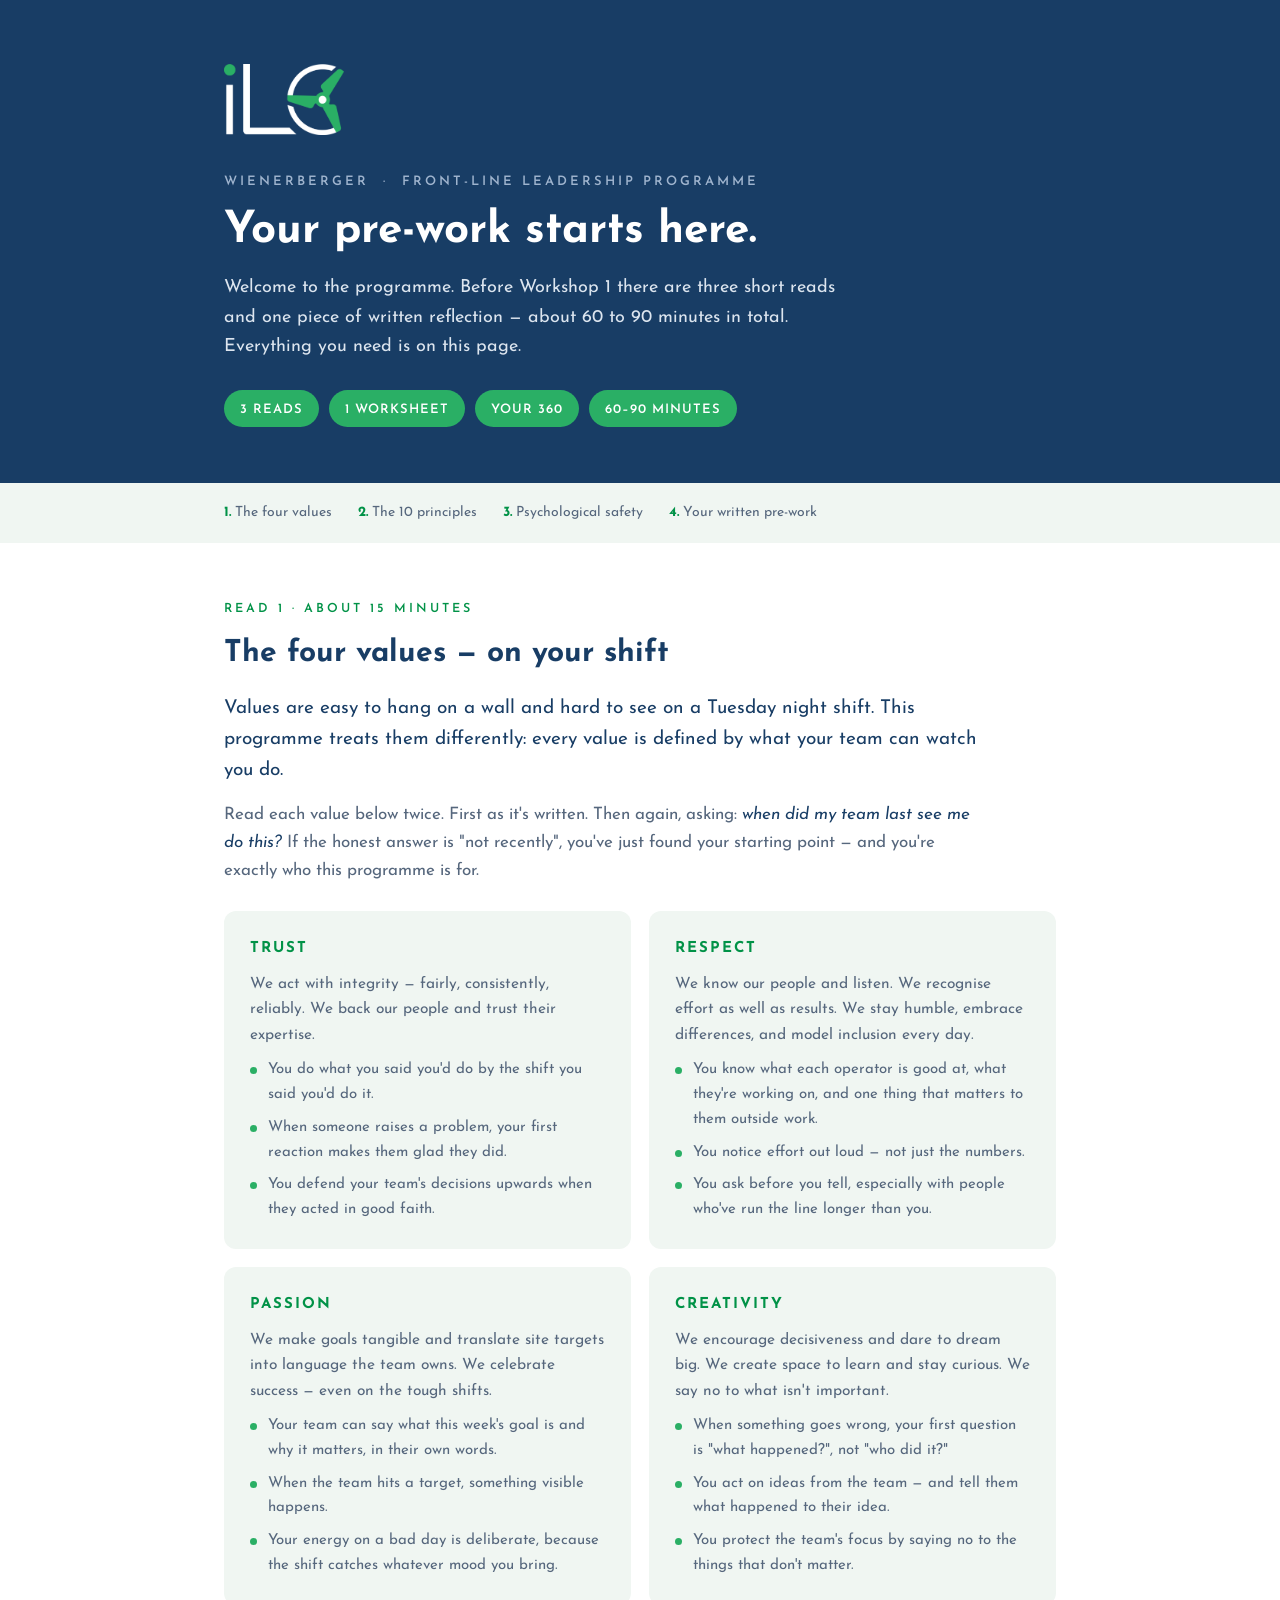
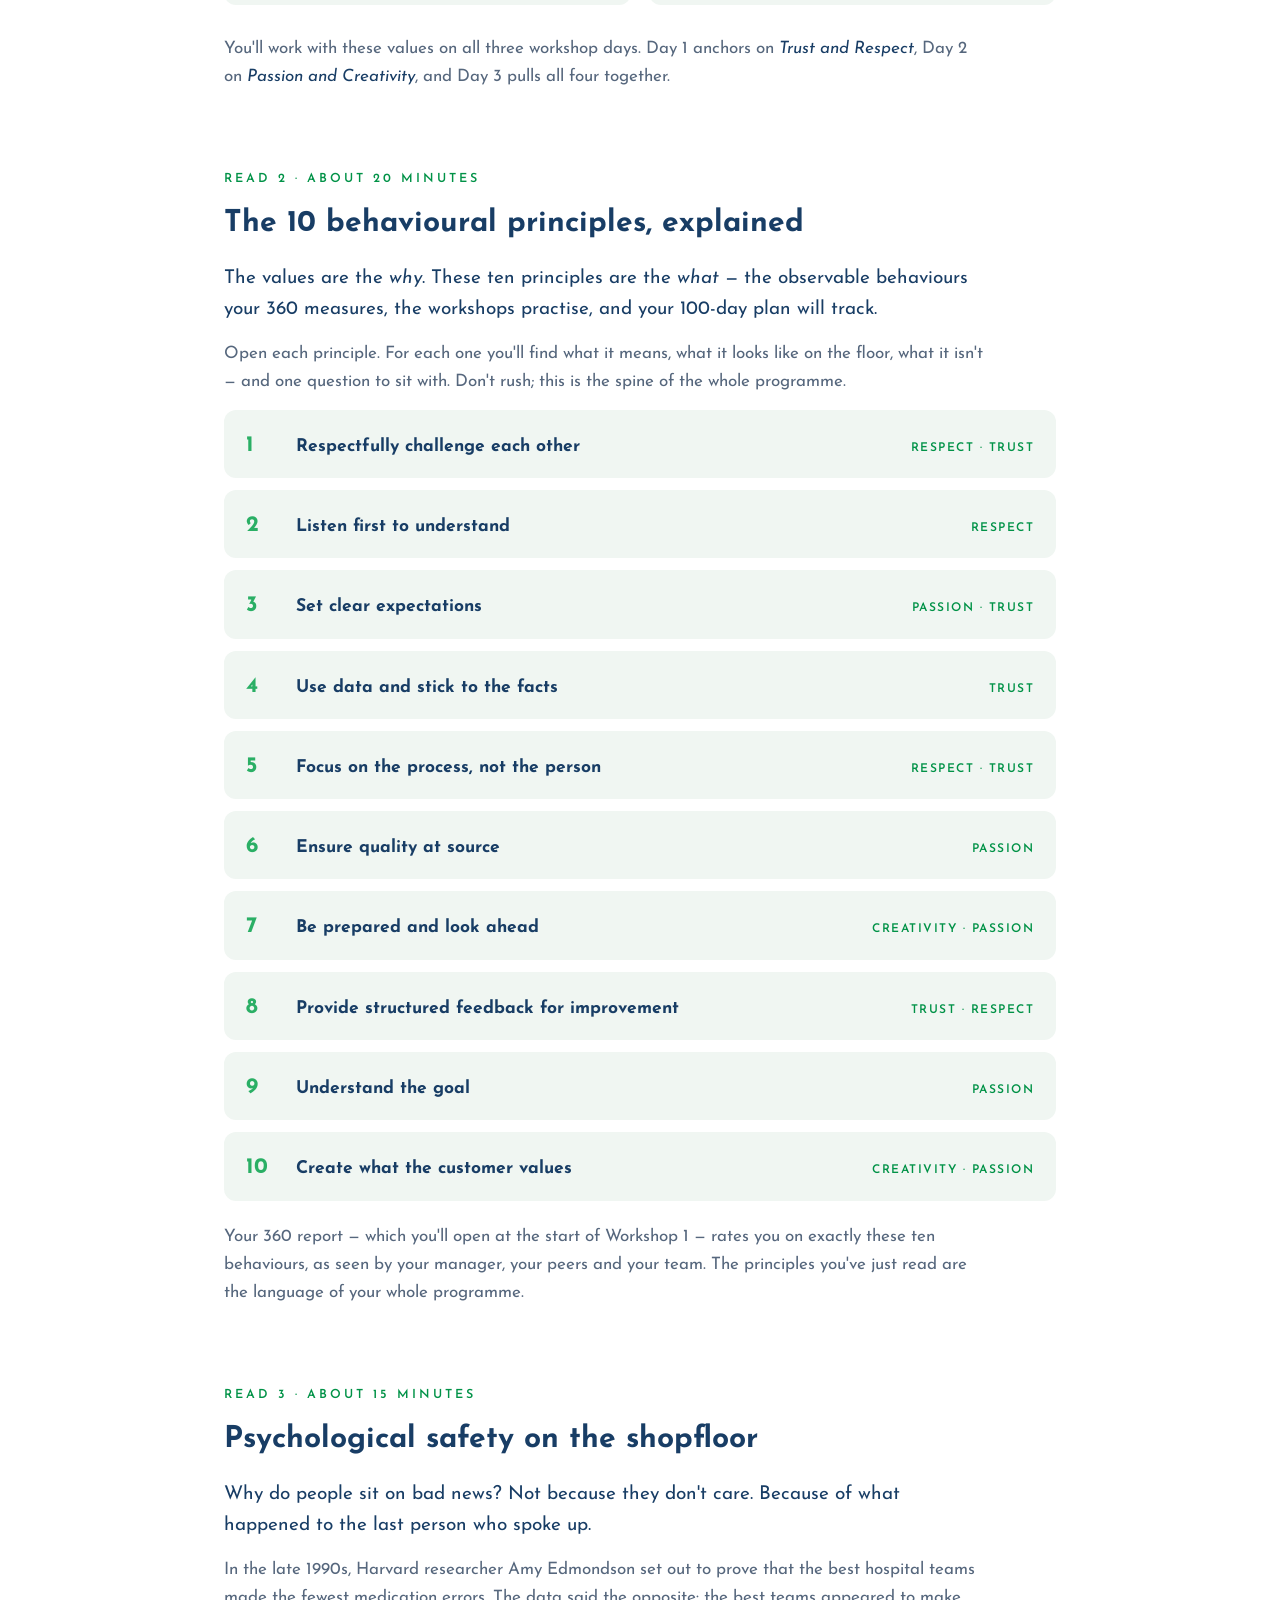
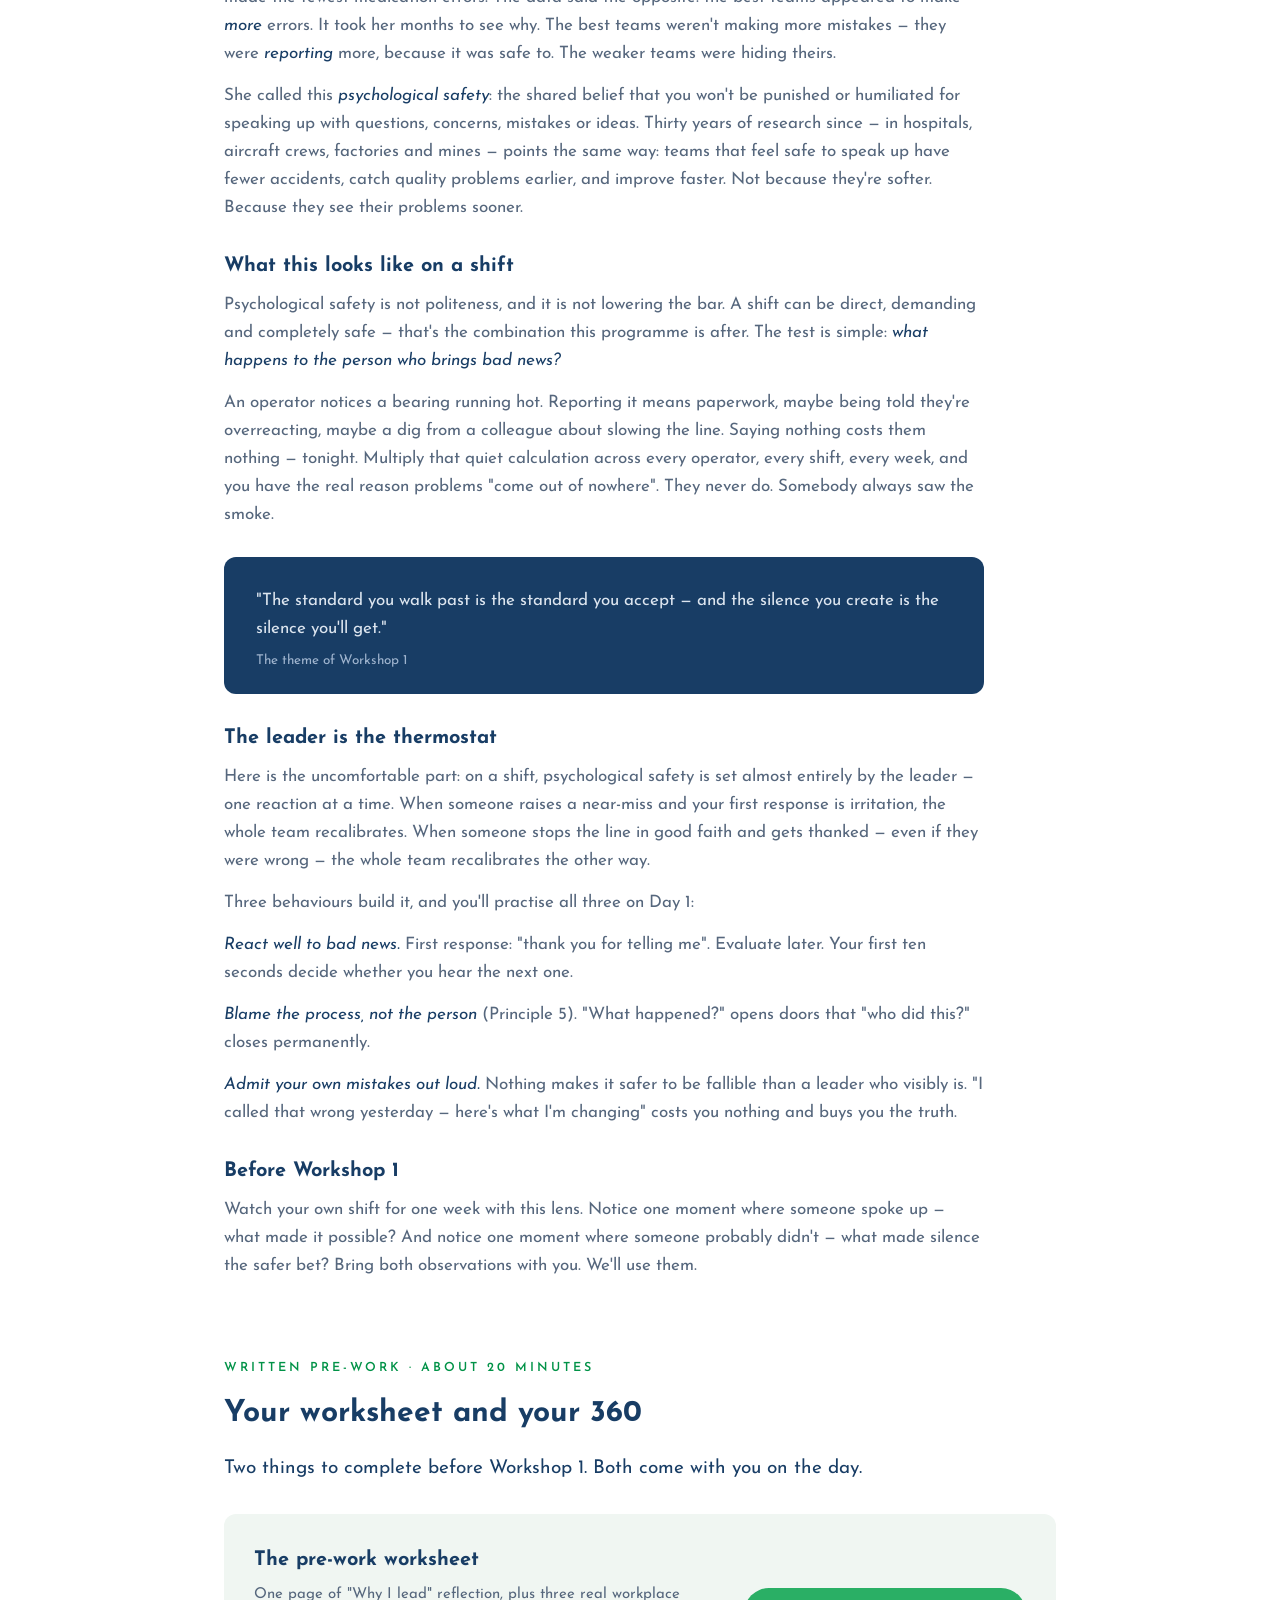
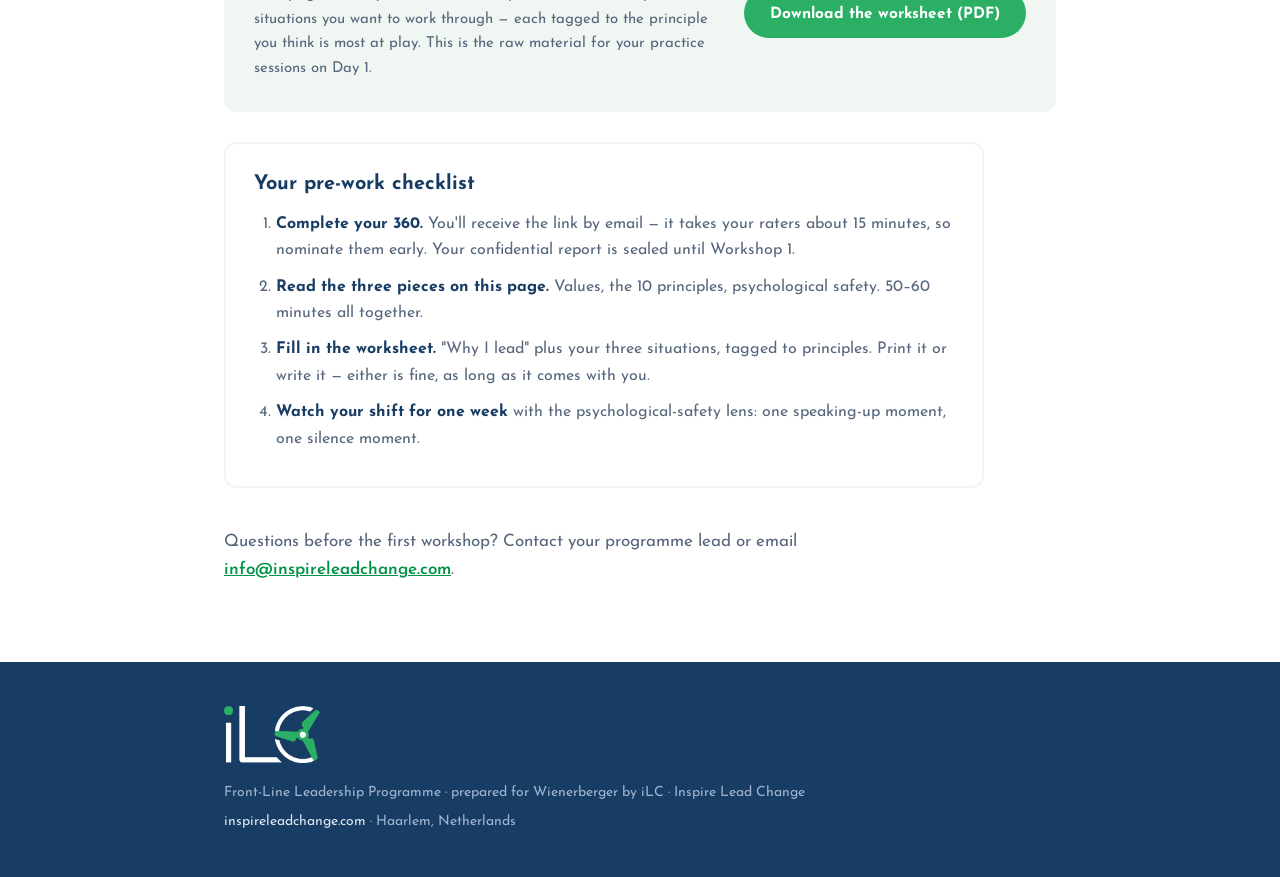
==== flp-wienerberger/index.html @ 4ece362c "Add files via upload" ====
<!DOCTYPE html>
<html lang="en-GB">
<head>
<meta charset="utf-8">
<meta name="viewport" content="width=device-width, initial-scale=1.0">
<meta name="robots" content="noindex, nofollow">
<meta name="theme-color" content="#183D65">
<title>Front-Line Leadership Programme — Pre-work | Inspire Lead Change</title>
<link rel="preconnect" href="https://fonts.googleapis.com">
<link rel="preconnect" href="https://fonts.gstatic.com" crossorigin>
<link href="https://fonts.googleapis.com/css2?family=Josefin+Sans:ital,wght@0,400;0,600;0,700;1,400&display=swap" rel="stylesheet">
<style>
  :root{
    --navy:#183D65; --green:#2AAF65; --green2:#019247;
    --mute:#56677D; --mist:#F0F6F2; --steel:#9FB4CE; --light:#DCE5EF;
  }
  *{margin:0;padding:0;box-sizing:border-box}
  body{font-family:'Josefin Sans',sans-serif;color:var(--navy);background:#fff;line-height:1.65;font-size:17px}
  .wrap{max-width:880px;margin:0 auto;padding:0 24px}

  header{background:var(--navy);color:#fff;padding:64px 0 56px}
  header img.logo{width:120px;display:block;margin-bottom:36px}
  .kicker{font-size:13px;letter-spacing:3px;text-transform:uppercase;color:var(--steel);font-weight:600;margin-bottom:14px}
  header h1{font-size:clamp(30px,5vw,44px);font-weight:700;line-height:1.15;margin-bottom:16px}
  header p.sub{color:var(--light);max-width:620px;font-size:18px}
  .chips{margin-top:28px;display:flex;flex-wrap:wrap;gap:10px}
  .chip{background:var(--green);color:#fff;font-weight:600;font-size:13px;letter-spacing:1px;padding:9px 16px 7px;border-radius:999px}

  .bar{background:var(--mist);padding:18px 0}
  .bar .wrap{display:flex;flex-wrap:wrap;gap:8px 26px;font-size:14px;color:var(--mute)}
  .bar b{color:var(--green2)}

  section{padding:56px 0 8px}
  .eyebrow{font-size:12.5px;letter-spacing:3px;text-transform:uppercase;color:var(--green2);font-weight:600;margin-bottom:10px}
  h2{font-size:30px;font-weight:700;margin-bottom:14px}
  h3{font-size:20px;font-weight:700;margin:28px 0 8px}
  p{color:var(--mute);margin-bottom:14px;max-width:760px}
  p.lead{font-size:19px;color:var(--navy)}
  em{color:var(--navy)}

  .values{display:grid;grid-template-columns:repeat(auto-fit,minmax(300px,1fr));gap:18px;margin:26px 0 30px}
  .vcard{background:var(--mist);border-radius:12px;padding:26px 26px 18px}
  .vcard h4{color:var(--green2);letter-spacing:2px;font-size:15px;margin-bottom:10px}
  .vcard p{font-size:15.5px;margin-bottom:10px}
  .vcard ul{list-style:none;margin:0 0 8px}
  .vcard li{font-size:15px;color:var(--mute);padding-left:18px;position:relative;margin-bottom:8px}
  .vcard li::before{content:"";position:absolute;left:0;top:9px;width:7px;height:7px;border-radius:50%;background:var(--green)}

  details{background:var(--mist);border-radius:12px;margin-bottom:12px;overflow:hidden}
  summary{cursor:pointer;display:flex;align-items:baseline;gap:16px;padding:18px 22px 14px;font-weight:700;font-size:17.5px;list-style:none}
  summary::-webkit-details-marker{display:none}
  summary .num{color:var(--green);font-size:22px;font-weight:700;min-width:34px}
  summary .val{margin-left:auto;font-size:12px;letter-spacing:1.5px;color:var(--green2);font-weight:600;text-transform:uppercase;white-space:nowrap}
  details .body{padding:0 22px 18px 72px}
  details .body p{font-size:15.5px;margin-bottom:10px}
  details .body .q{border-left:none;background:#fff;border-radius:8px;padding:12px 16px 8px;font-size:15px;color:var(--navy);font-style:italic}
  @media(max-width:600px){details .body{padding-left:22px}}

  .quote{background:var(--navy);color:#fff;border-radius:12px;padding:30px 32px 22px;margin:28px 0;max-width:760px}
  .quote p{color:var(--light);margin-bottom:6px;font-size:17px}
  .quote .who{color:var(--steel);font-size:13.5px}

  .cta{background:var(--mist);border-radius:12px;padding:30px;margin:30px 0;display:flex;flex-wrap:wrap;align-items:center;gap:20px}
  .cta div{flex:1;min-width:260px}
  .cta h3{margin:0 0 6px}
  .cta p{margin:0;font-size:15px}
  .btn{display:inline-block;background:var(--green);color:#fff;font-weight:700;text-decoration:none;padding:14px 26px 11px;border-radius:999px;font-size:15.5px;white-space:nowrap}
  .btn:hover{background:var(--green2)}

  .check{background:#fff;border:2px solid var(--mist);border-radius:12px;padding:24px 28px;margin:26px 0 40px;max-width:760px}
  .check h3{margin-top:0}
  .check ol{margin:10px 0 6px 22px}
  .check li{color:var(--mute);margin-bottom:10px;font-size:16px}
  .check li b{color:var(--navy)}

  footer{background:var(--navy);color:var(--steel);padding:44px 0;margin-top:56px;font-size:14px}
  footer img{width:96px;display:block;margin-bottom:18px}
  footer a{color:var(--light);text-decoration:none}
</style>
</head>
<body>

<header>
  <div class="wrap">
    <img class="logo" src="assets/ilc_logo_reverse.png" alt="iLC — Inspire Lead Change">
    <div class="kicker">Wienerberger &nbsp;·&nbsp; Front-Line Leadership Programme</div>
    <h1>Your pre-work starts here.</h1>
    <p class="sub">Welcome to the programme. Before Workshop&nbsp;1 there are three short reads and one piece of written reflection — about 60 to 90 minutes in total. Everything you need is on this page.</p>
    <div class="chips">
      <span class="chip">3 READS</span>
      <span class="chip">1 WORKSHEET</span>
      <span class="chip">YOUR 360</span>
      <span class="chip">60–90 MINUTES</span>
    </div>
  </div>
</header>

<div class="bar">
  <div class="wrap">
    <span><b>1.</b> The four values</span>
    <span><b>2.</b> The 10 principles</span>
    <span><b>3.</b> Psychological safety</span>
    <span><b>4.</b> Your written pre-work</span>
  </div>
</div>

<section id="values">
  <div class="wrap">
    <div class="eyebrow">Read 1 · About 15 minutes</div>
    <h2>The four values — on your shift</h2>
    <p class="lead">Values are easy to hang on a wall and hard to see on a Tuesday night shift. This programme treats them differently: every value is defined by what your team can watch you do.</p>
    <p>Read each value below twice. First as it's written. Then again, asking: <em>when did my team last see me do this?</em> If the honest answer is "not recently", you've just found your starting point — and you're exactly who this programme is for.</p>

    <div class="values">
      <div class="vcard">
        <h4>TRUST</h4>
        <p>We act with integrity — fairly, consistently, reliably. We back our people and trust their expertise.</p>
        <ul>
          <li>You do what you said you'd do by the shift you said you'd do it.</li>
          <li>When someone raises a problem, your first reaction makes them glad they did.</li>
          <li>You defend your team's decisions upwards when they acted in good faith.</li>
        </ul>
      </div>
      <div class="vcard">
        <h4>RESPECT</h4>
        <p>We know our people and listen. We recognise effort as well as results. We stay humble, embrace differences, and model inclusion every day.</p>
        <ul>
          <li>You know what each operator is good at, what they're working on, and one thing that matters to them outside work.</li>
          <li>You notice effort out loud — not just the numbers.</li>
          <li>You ask before you tell, especially with people who've run the line longer than you.</li>
        </ul>
      </div>
      <div class="vcard">
        <h4>PASSION</h4>
        <p>We make goals tangible and translate site targets into language the team owns. We celebrate success — even on the tough shifts.</p>
        <ul>
          <li>Your team can say what this week's goal is and why it matters, in their own words.</li>
          <li>When the team hits a target, something visible happens.</li>
          <li>Your energy on a bad day is deliberate, because the shift catches whatever mood you bring.</li>
        </ul>
      </div>
      <div class="vcard">
        <h4>CREATIVITY</h4>
        <p>We encourage decisiveness and dare to dream big. We create space to learn and stay curious. We say no to what isn't important.</p>
        <ul>
          <li>When something goes wrong, your first question is "what happened?", not "who did it?"</li>
          <li>You act on ideas from the team — and tell them what happened to their idea.</li>
          <li>You protect the team's focus by saying no to the things that don't matter.</li>
        </ul>
      </div>
    </div>
    <p>You'll work with these values on all three workshop days. Day 1 anchors on <em>Trust and Respect</em>, Day 2 on <em>Passion and Creativity</em>, and Day 3 pulls all four together.</p>
  </div>
</section>

<section id="principles">
  <div class="wrap">
    <div class="eyebrow">Read 2 · About 20 minutes</div>
    <h2>The 10 behavioural principles, explained</h2>
    <p class="lead">The values are the <em>why</em>. These ten principles are the <em>what</em> — the observable behaviours your 360 measures, the workshops practise, and your 100-day plan will track.</p>
    <p>Open each principle. For each one you'll find what it means, what it looks like on the floor, what it isn't — and one question to sit with. Don't rush; this is the spine of the whole programme.</p>

    <details>
      <summary><span class="num">1</span>Respectfully challenge each other<span class="val">Respect · Trust</span></summary>
      <div class="body">
        <p><em>What it means:</em> speaking up when something isn't right — a standard slipping, a risk being taken, a decision you disagree with — clearly and without damaging the relationship.</p>
        <p><em>On the floor:</em> "Before we run this batch — the check sheet from nights isn't signed. Let's close that first." Said calmly, to anyone, regardless of rank or friendship.</p>
        <p><em>What it isn't:</em> being harsh, scoring points, or the opposite — staying silent to keep the peace. Silence is also a choice, and it has consequences.</p>
        <p class="q">When did you last see something not right and say nothing? What made silence feel safer?</p>
      </div>
    </details>

    <details>
      <summary><span class="num">2</span>Listen first to understand<span class="val">Respect</span></summary>
      <div class="body">
        <p><em>What it means:</em> listening to understand what the other person actually means — not waiting for your turn to speak, and not jumping straight to a fix.</p>
        <p><em>On the floor:</em> a one-to-one where the operator talks more than you do. Asking "what else?" and counting to five before filling a silence.</p>
        <p><em>What it isn't:</em> nodding while planning your answer. Fixing a problem the person didn't ask you to fix. Listening only when there's time — there never is; you make it.</p>
        <p class="q">Who on your team do you know least well — and what would a real conversation with them look like?</p>
      </div>
    </details>

    <details>
      <summary><span class="num">3</span>Set clear expectations<span class="val">Passion · Trust</span></summary>
      <div class="body">
        <p><em>What it means:</em> people know exactly what's expected — behaviour, performance and safety — before they're held to it.</p>
        <p><em>On the floor:</em> "Aisles clear, tools shadowed, checks signed by end of shift" instead of "keep the area tidy". The expectation answers: what, by when, to what standard, and how we'll both know.</p>
        <p><em>What it isn't:</em> standards that exist only in your head. Holding someone to a rule nobody told them is a fairness problem, and teams feel it.</p>
        <p class="q">Which of your expectations exists only in your head right now?</p>
      </div>
    </details>

    <details>
      <summary><span class="num">4</span>Use data and stick to the facts<span class="val">Trust</span></summary>
      <div class="body">
        <p><em>What it means:</em> conversations about performance, quality and problems run on evidence, not opinion or volume.</p>
        <p><em>On the floor:</em> "Three of five handovers this week missed the material count" instead of "nights always leave us short". When you don't have the data, you say so — and go and get it.</p>
        <p><em>What it isn't:</em> using data as a weapon to win arguments. Facts are for understanding problems together, not for beating people with charts.</p>
        <p class="q">What data do you already have access to that you never use in team conversations?</p>
      </div>
    </details>

    <details>
      <summary><span class="num">5</span>Focus on the process, not the person<span class="val">Respect · Trust</span></summary>
      <div class="body">
        <p><em>What it means:</em> when something goes wrong, the first question is "where did the process let us down?" — not "whose fault is this?"</p>
        <p><em>On the floor:</em> "The torque check was missed on three units — let's find out how" instead of "you're careless". Thanking the person who reports a near-miss, every time.</p>
        <p><em>What it isn't:</em> nobody ever being accountable. It's the opposite: accountability goes up when blame goes down, because problems surface while they're still small.</p>
        <p class="q">Think of the last blame moment on your shift. What did it teach people about reporting the next problem?</p>
      </div>
    </details>

    <details>
      <summary><span class="num">6</span>Ensure quality at source<span class="val">Passion</span></summary>
      <div class="body">
        <p><em>What it means:</em> quality is built in at every station, not inspected in at the end. The standard is owned where the work happens.</p>
        <p><em>On the floor:</em> stopping the line when something's on the edge — and backing the person who stops it, even if they turn out to be wrong.</p>
        <p><em>What it isn't:</em> "quality is the quality department's job", or passing a borderline batch downstream because the shift target is close.</p>
        <p class="q">What does it currently cost someone on your shift to stop the line? What would make the right call cheaper?</p>
      </div>
    </details>

    <details>
      <summary><span class="num">7</span>Be prepared and look ahead<span class="val">Creativity · Passion</span></summary>
      <div class="body">
        <p><em>What it means:</em> anticipating problems instead of discovering them. Firefighting looks heroic; preparation looks boring and wins.</p>
        <p><em>On the floor:</em> ten minutes before the shift on four questions — people, materials, machines, risks. Removing a blocker before the team hits it. Saying no to a distraction so the team can focus.</p>
        <p><em>What it isn't:</em> pretending everything is predictable. It's about catching the smoke, because almost every fire had some.</p>
        <p class="q">Think of your last firefight. When was the earliest moment someone could have seen it coming?</p>
      </div>
    </details>

    <details>
      <summary><span class="num">8</span>Provide structured feedback for improvement<span class="val">Trust · Respect</span></summary>
      <div class="body">
        <p><em>What it means:</em> feedback that is specific, recent, about behaviour, and delivered as a conversation — both corrective and positive.</p>
        <p><em>On the floor:</em> "In this morning's handover, the downtime issue from nights wasn't mentioned, so the day crew lost an hour. What happened?" — situation, behaviour, impact, then a question.</p>
        <p><em>What it isn't:</em> vague praise ("good job"), stored-up criticism delivered once a year, or the feedback sandwich — the bread hides the filling.</p>
        <p class="q">How much specific positive feedback did your people get from you last week — and would they agree?</p>
      </div>
    </details>

    <details>
      <summary><span class="num">9</span>Understand the goal<span class="val">Passion</span></summary>
      <div class="body">
        <p><em>What it means:</em> everyone on the shift knows what the goal is, why it matters, and their part in it — in their own words, not management language.</p>
        <p><em>On the floor:</em> "Fast, clean changeovers are how we win this week" instead of "OEE must reach 82%". Wins are celebrated so people feel them.</p>
        <p><em>What it isn't:</em> reading numbers off a board. A goal your team can't repeat is a goal your team can't hit.</p>
        <p class="q">If you asked one of your operators what this week's target is and why it matters — what would they honestly say?</p>
      </div>
    </details>

    <details>
      <summary><span class="num">10</span>Create what the customer values<span class="val">Creativity · Passion</span></summary>
      <div class="body">
        <p><em>What it means:</em> connecting daily decisions on the line to the real person who receives the work — the builder, the site, the family whose wall or roof it becomes.</p>
        <p><em>On the floor:</em> "Is this good enough?" becomes a different question when you know who's laying these bricks on Thursday.</p>
        <p><em>What it isn't:</em> "the customer" as an abstract word in a presentation. Customers are specific, and your team deserves to see the end of the chain.</p>
        <p class="q">Who actually uses what your shift made yesterday? Could you name them?</p>
      </div>
    </details>

    <p style="margin-top:22px">Your 360 report — which you'll open at the start of Workshop&nbsp;1 — rates you on exactly these ten behaviours, as seen by your manager, your peers and your team. The principles you've just read are the language of your whole programme.</p>
  </div>
</section>

<section id="safety">
  <div class="wrap">
    <div class="eyebrow">Read 3 · About 15 minutes</div>
    <h2>Psychological safety on the shopfloor</h2>
    <p class="lead">Why do people sit on bad news? Not because they don't care. Because of what happened to the last person who spoke up.</p>

    <p>In the late 1990s, Harvard researcher Amy Edmondson set out to prove that the best hospital teams made the fewest medication errors. The data said the opposite: the best teams appeared to make <em>more</em> errors. It took her months to see why. The best teams weren't making more mistakes — they were <em>reporting</em> more, because it was safe to. The weaker teams were hiding theirs.</p>
    <p>She called this <em>psychological safety</em>: the shared belief that you won't be punished or humiliated for speaking up with questions, concerns, mistakes or ideas. Thirty years of research since — in hospitals, aircraft crews, factories and mines — points the same way: teams that feel safe to speak up have fewer accidents, catch quality problems earlier, and improve faster. Not because they're softer. Because they see their problems sooner.</p>

    <h3>What this looks like on a shift</h3>
    <p>Psychological safety is not politeness, and it is not lowering the bar. A shift can be direct, demanding and completely safe — that's the combination this programme is after. The test is simple: <em>what happens to the person who brings bad news?</em></p>
    <p>An operator notices a bearing running hot. Reporting it means paperwork, maybe being told they're overreacting, maybe a dig from a colleague about slowing the line. Saying nothing costs them nothing — tonight. Multiply that quiet calculation across every operator, every shift, every week, and you have the real reason problems "come out of nowhere". They never do. Somebody always saw the smoke.</p>

    <div class="quote">
      <p>"The standard you walk past is the standard you accept — and the silence you create is the silence you'll get."</p>
      <div class="who">The theme of Workshop 1</div>
    </div>

    <h3>The leader is the thermostat</h3>
    <p>Here is the uncomfortable part: on a shift, psychological safety is set almost entirely by the leader — one reaction at a time. When someone raises a near-miss and your first response is irritation, the whole team recalibrates. When someone stops the line in good faith and gets thanked — even if they were wrong — the whole team recalibrates the other way.</p>
    <p>Three behaviours build it, and you'll practise all three on Day&nbsp;1:</p>
    <p><em>React well to bad news.</em> First response: "thank you for telling me". Evaluate later. Your first ten seconds decide whether you hear the next one.</p>
    <p><em>Blame the process, not the person</em> (Principle&nbsp;5). "What happened?" opens doors that "who did this?" closes permanently.</p>
    <p><em>Admit your own mistakes out loud.</em> Nothing makes it safer to be fallible than a leader who visibly is. "I called that wrong yesterday — here's what I'm changing" costs you nothing and buys you the truth.</p>

    <h3>Before Workshop 1</h3>
    <p>Watch your own shift for one week with this lens. Notice one moment where someone spoke up — what made it possible? And notice one moment where someone probably didn't — what made silence the safer bet? Bring both observations with you. We'll use them.</p>
  </div>
</section>

<section id="prework">
  <div class="wrap">
    <div class="eyebrow">Written pre-work · About 20 minutes</div>
    <h2>Your worksheet and your 360</h2>
    <p class="lead">Two things to complete before Workshop 1. Both come with you on the day.</p>

    <div class="cta">
      <div>
        <h3>The pre-work worksheet</h3>
        <p>One page of "Why I lead" reflection, plus three real workplace situations you want to work through — each tagged to the principle you think is most at play. This is the raw material for your practice sessions on Day&nbsp;1.</p>
      </div>
      <a class="btn" href="downloads/FLP_Prework_Worksheets.pdf" download>Download the worksheet (PDF)</a>
    </div>

    <div class="check">
      <h3>Your pre-work checklist</h3>
      <ol>
        <li><b>Complete your 360.</b> You'll receive the link by email — it takes your raters about 15 minutes, so nominate them early. Your confidential report is sealed until Workshop&nbsp;1.</li>
        <li><b>Read the three pieces on this page.</b> Values, the 10 principles, psychological safety. 50–60 minutes all together.</li>
        <li><b>Fill in the worksheet.</b> "Why I lead" plus your three situations, tagged to principles. Print it or write it — either is fine, as long as it comes with you.</li>
        <li><b>Watch your shift for one week</b> with the psychological-safety lens: one speaking-up moment, one silence moment.</li>
      </ol>
    </div>

    <p>Questions before the first workshop? Contact your programme lead or email <a href="mailto:info@inspireleadchange.com" style="color:var(--green2);font-weight:600">info@inspireleadchange.com</a>.</p>
  </div>
</section>

<footer>
  <div class="wrap">
    <img src="assets/ilc_logo_reverse.png" alt="iLC">
    <div>Front-Line Leadership Programme · prepared for Wienerberger by iLC · Inspire Lead Change</div>
    <div style="margin-top:6px"><a href="https://www.inspireleadchange.com">inspireleadchange.com</a> · Haarlem, Netherlands</div>
  </div>
</footer>

</body>
</html>
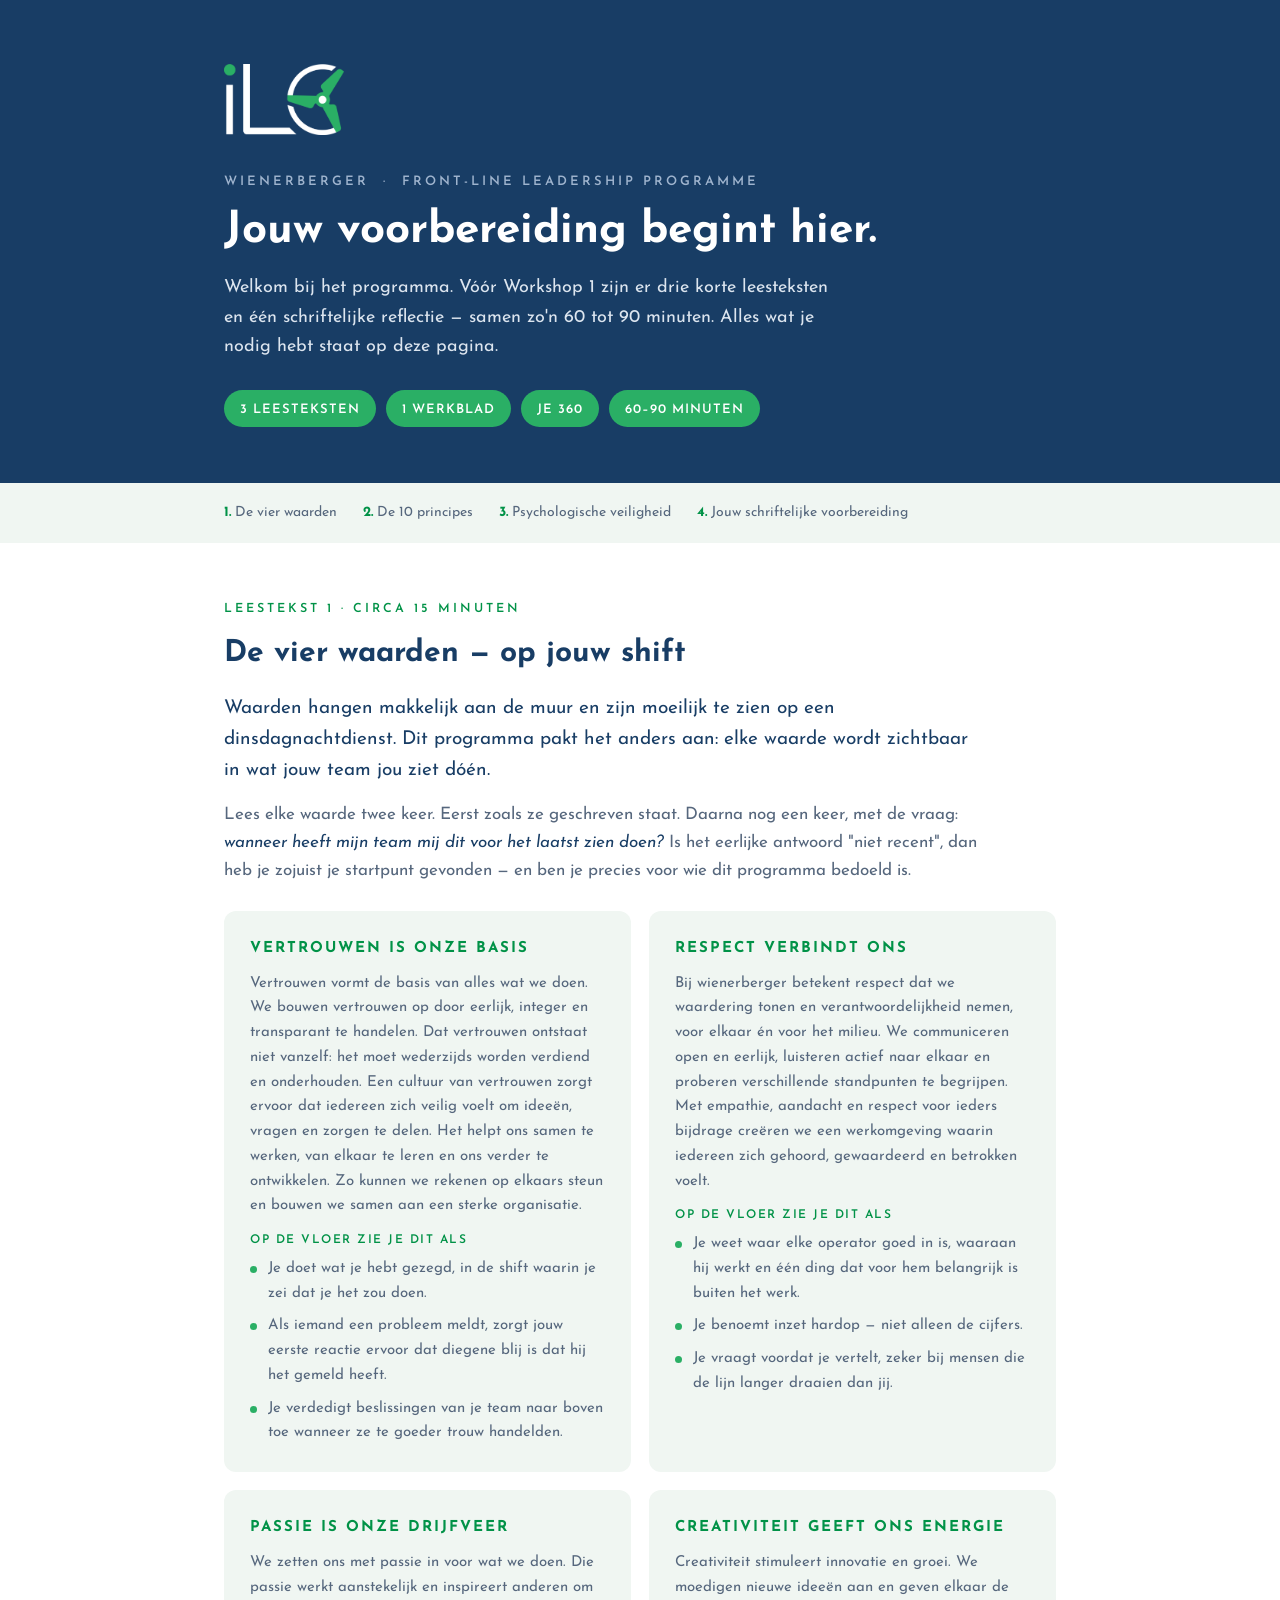
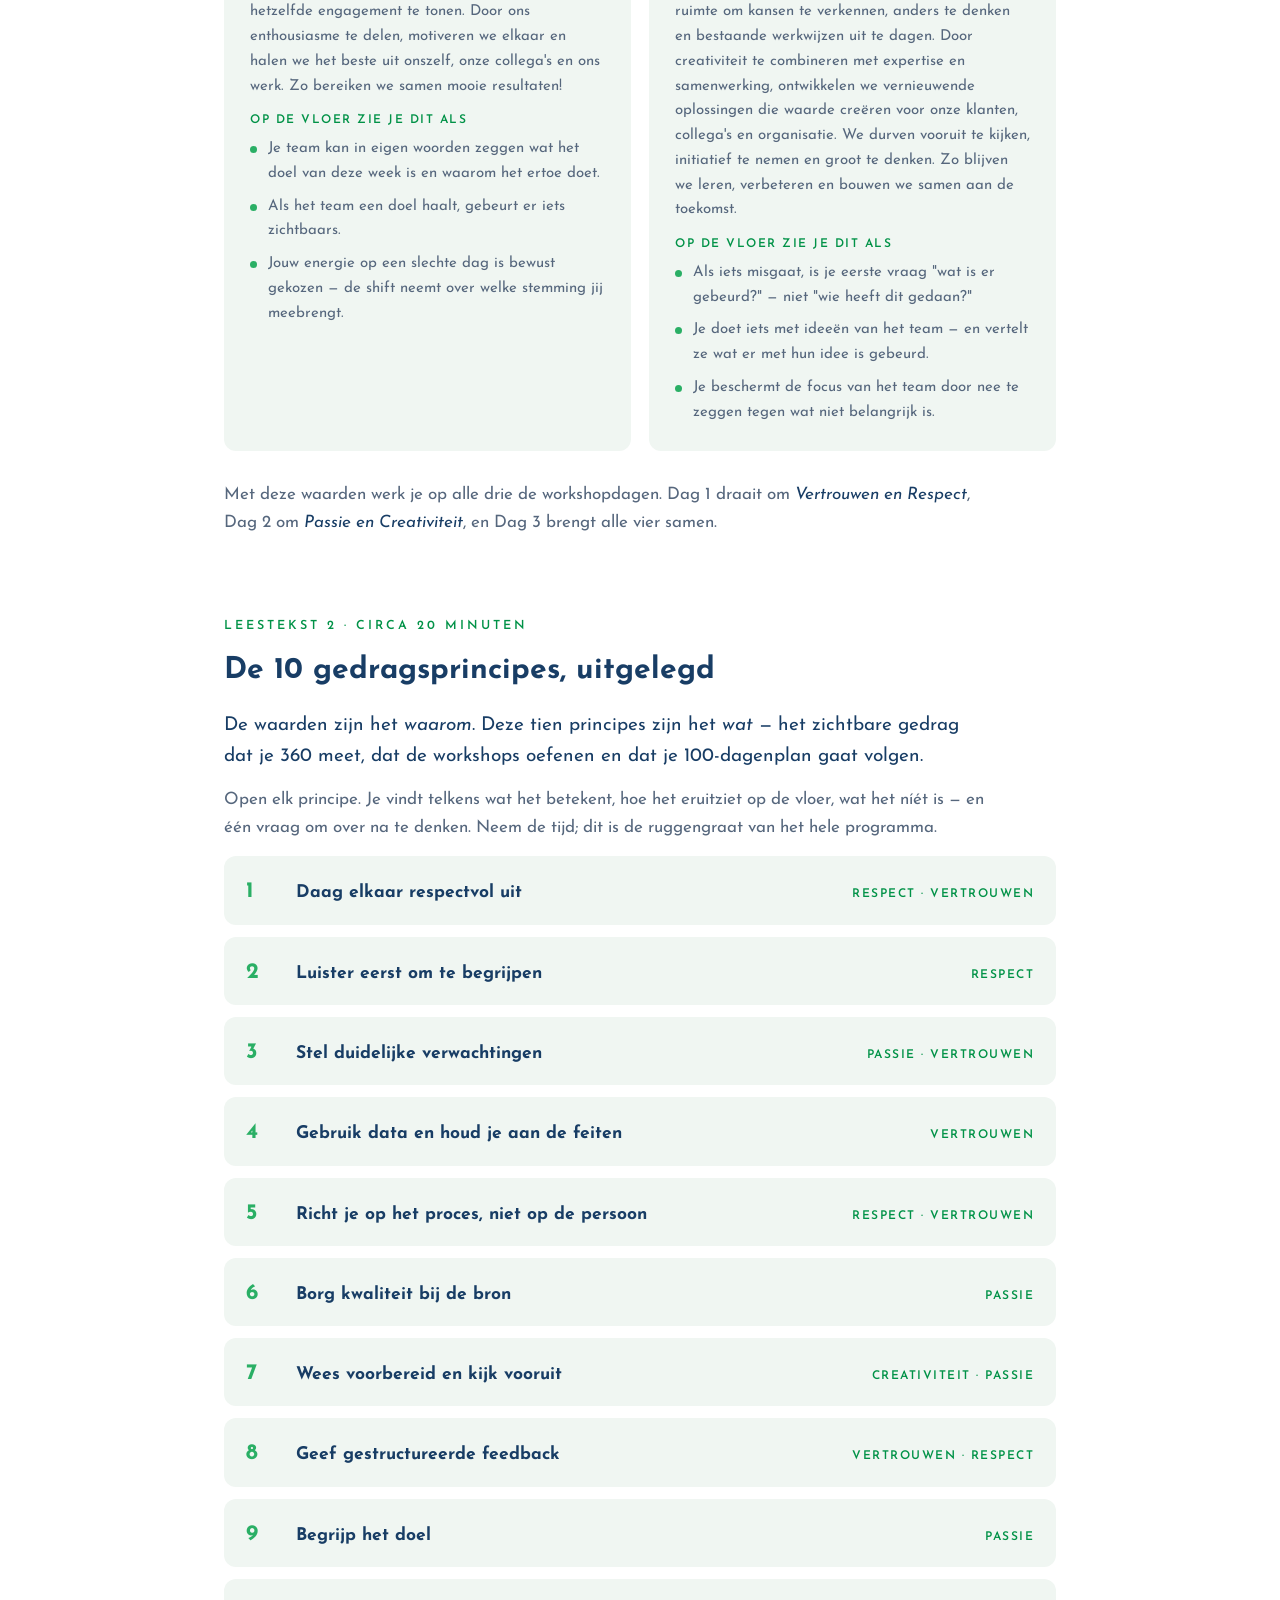
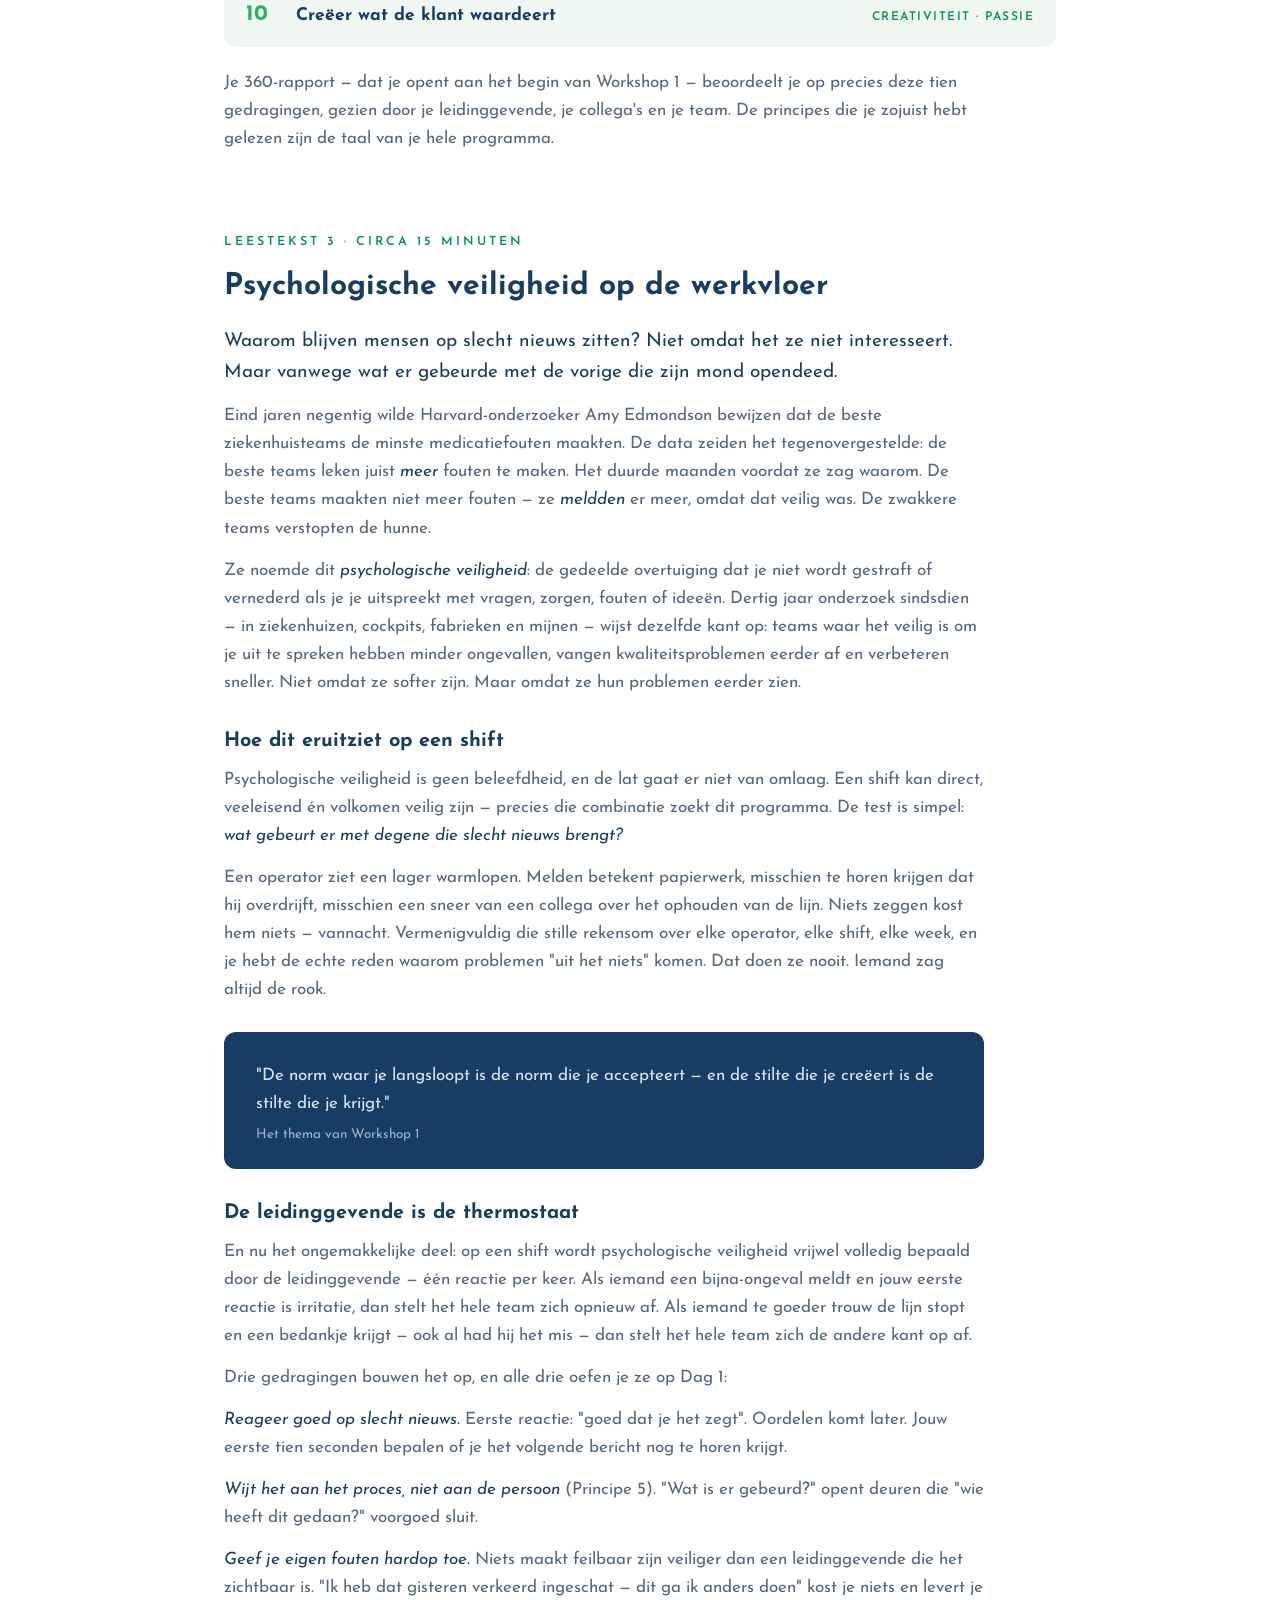
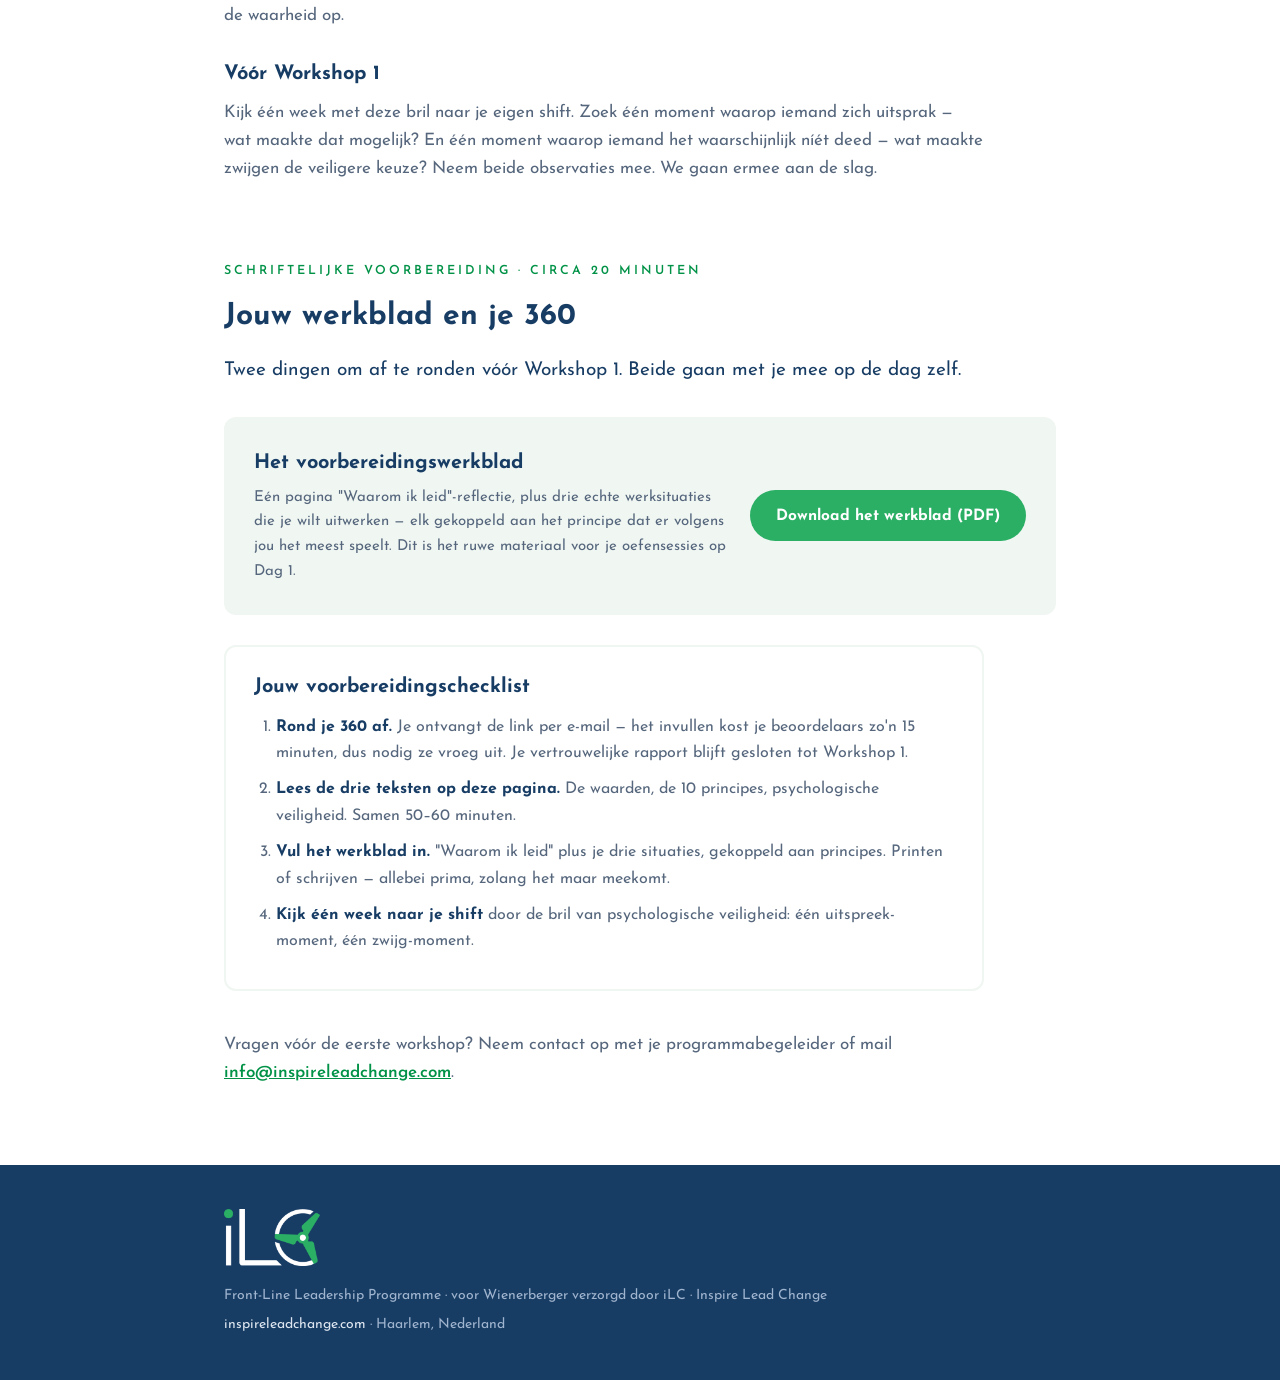
==== commit 4847a999: "Add files via upload" ====
--- a/flp-wienerberger/index.html
+++ b/flp-wienerberger/index.html
@@ -1,11 +1,11 @@
 <!DOCTYPE html>
-<html lang="en-GB">
+<html lang="nl">
 <head>
 <meta charset="utf-8">
 <meta name="viewport" content="width=device-width, initial-scale=1.0">
 <meta name="robots" content="noindex, nofollow">
 <meta name="theme-color" content="#183D65">
-<title>Front-Line Leadership Programme — Pre-work | Inspire Lead Change</title>
+<title>Front-Line Leadership Programme — Voorbereiding | Inspire Lead Change</title>
 <link rel="preconnect" href="https://fonts.googleapis.com">
 <link rel="preconnect" href="https://fonts.gstatic.com" crossorigin>
 <link href="https://fonts.googleapis.com/css2?family=Josefin+Sans:ital,wght@0,400;0,600;0,700;1,400&display=swap" rel="stylesheet">
@@ -40,8 +40,9 @@
 
   .values{display:grid;grid-template-columns:repeat(auto-fit,minmax(300px,1fr));gap:18px;margin:26px 0 30px}
   .vcard{background:var(--mist);border-radius:12px;padding:26px 26px 18px}
-  .vcard h4{color:var(--green2);letter-spacing:2px;font-size:15px;margin-bottom:10px}
-  .vcard p{font-size:15.5px;margin-bottom:10px}
+  .vcard h4{color:var(--green2);letter-spacing:2px;font-size:15px;margin-bottom:10px;text-transform:uppercase}
+  .vcard p{font-size:15px;margin-bottom:12px}
+  .vcard .see{font-size:12px;letter-spacing:1.5px;text-transform:uppercase;color:var(--green2);font-weight:600;margin-bottom:6px}
   .vcard ul{list-style:none;margin:0 0 8px}
   .vcard li{font-size:15px;color:var(--mute);padding-left:18px;position:relative;margin-bottom:8px}
   .vcard li::before{content:"";position:absolute;left:0;top:9px;width:7px;height:7px;border-radius:50%;background:var(--green)}
@@ -53,7 +54,7 @@
   summary .val{margin-left:auto;font-size:12px;letter-spacing:1.5px;color:var(--green2);font-weight:600;text-transform:uppercase;white-space:nowrap}
   details .body{padding:0 22px 18px 72px}
   details .body p{font-size:15.5px;margin-bottom:10px}
-  details .body .q{border-left:none;background:#fff;border-radius:8px;padding:12px 16px 8px;font-size:15px;color:var(--navy);font-style:italic}
+  details .body .q{background:#fff;border-radius:8px;padding:12px 16px 8px;font-size:15px;color:var(--navy);font-style:italic}
   @media(max-width:600px){details .body{padding-left:22px}}
 
   .quote{background:var(--navy);color:#fff;border-radius:12px;padding:30px 32px 22px;margin:28px 0;max-width:760px}
@@ -84,249 +85,253 @@
   <div class="wrap">
     <img class="logo" src="assets/ilc_logo_reverse.png" alt="iLC — Inspire Lead Change">
     <div class="kicker">Wienerberger &nbsp;·&nbsp; Front-Line Leadership Programme</div>
-    <h1>Your pre-work starts here.</h1>
-    <p class="sub">Welcome to the programme. Before Workshop&nbsp;1 there are three short reads and one piece of written reflection — about 60 to 90 minutes in total. Everything you need is on this page.</p>
+    <h1>Jouw voorbereiding begint hier.</h1>
+    <p class="sub">Welkom bij het programma. Vóór Workshop&nbsp;1 zijn er drie korte leesteksten en één schriftelijke reflectie — samen zo'n 60 tot 90 minuten. Alles wat je nodig hebt staat op deze pagina.</p>
     <div class="chips">
-      <span class="chip">3 READS</span>
-      <span class="chip">1 WORKSHEET</span>
-      <span class="chip">YOUR 360</span>
-      <span class="chip">60–90 MINUTES</span>
+      <span class="chip">3 LEESTEKSTEN</span>
+      <span class="chip">1 WERKBLAD</span>
+      <span class="chip">JE 360</span>
+      <span class="chip">60–90 MINUTEN</span>
     </div>
   </div>
 </header>
 
 <div class="bar">
   <div class="wrap">
-    <span><b>1.</b> The four values</span>
-    <span><b>2.</b> The 10 principles</span>
-    <span><b>3.</b> Psychological safety</span>
-    <span><b>4.</b> Your written pre-work</span>
+    <span><b>1.</b> De vier waarden</span>
+    <span><b>2.</b> De 10 principes</span>
+    <span><b>3.</b> Psychologische veiligheid</span>
+    <span><b>4.</b> Jouw schriftelijke voorbereiding</span>
   </div>
 </div>
 
 <section id="values">
   <div class="wrap">
-    <div class="eyebrow">Read 1 · About 15 minutes</div>
-    <h2>The four values — on your shift</h2>
-    <p class="lead">Values are easy to hang on a wall and hard to see on a Tuesday night shift. This programme treats them differently: every value is defined by what your team can watch you do.</p>
-    <p>Read each value below twice. First as it's written. Then again, asking: <em>when did my team last see me do this?</em> If the honest answer is "not recently", you've just found your starting point — and you're exactly who this programme is for.</p>
+    <div class="eyebrow">Leestekst 1 · Circa 15 minuten</div>
+    <h2>De vier waarden — op jouw shift</h2>
+    <p class="lead">Waarden hangen makkelijk aan de muur en zijn moeilijk te zien op een dinsdagnachtdienst. Dit programma pakt het anders aan: elke waarde wordt zichtbaar in wat jouw team jou ziet dóén.</p>
+    <p>Lees elke waarde twee keer. Eerst zoals ze geschreven staat. Daarna nog een keer, met de vraag: <em>wanneer heeft mijn team mij dit voor het laatst zien doen?</em> Is het eerlijke antwoord "niet recent", dan heb je zojuist je startpunt gevonden — en ben je precies voor wie dit programma bedoeld is.</p>
 
     <div class="values">
       <div class="vcard">
-        <h4>TRUST</h4>
-        <p>We act with integrity — fairly, consistently, reliably. We back our people and trust their expertise.</p>
+        <h4>Vertrouwen is onze basis</h4>
+        <p>Vertrouwen vormt de basis van alles wat we doen. We bouwen vertrouwen op door eerlijk, integer en transparant te handelen. Dat vertrouwen ontstaat niet vanzelf: het moet wederzijds worden verdiend en onderhouden. Een cultuur van vertrouwen zorgt ervoor dat iedereen zich veilig voelt om ideeën, vragen en zorgen te delen. Het helpt ons samen te werken, van elkaar te leren en ons verder te ontwikkelen. Zo kunnen we rekenen op elkaars steun en bouwen we samen aan een sterke organisatie.</p>
+        <div class="see">Op de vloer zie je dit als</div>
         <ul>
-          <li>You do what you said you'd do by the shift you said you'd do it.</li>
-          <li>When someone raises a problem, your first reaction makes them glad they did.</li>
-          <li>You defend your team's decisions upwards when they acted in good faith.</li>
+          <li>Je doet wat je hebt gezegd, in de shift waarin je zei dat je het zou doen.</li>
+          <li>Als iemand een probleem meldt, zorgt jouw eerste reactie ervoor dat diegene blij is dat hij het gemeld heeft.</li>
+          <li>Je verdedigt beslissingen van je team naar boven toe wanneer ze te goeder trouw handelden.</li>
         </ul>
       </div>
       <div class="vcard">
-        <h4>RESPECT</h4>
-        <p>We know our people and listen. We recognise effort as well as results. We stay humble, embrace differences, and model inclusion every day.</p>
+        <h4>Respect verbindt ons</h4>
+        <p>Bij wienerberger betekent respect dat we waardering tonen en verantwoordelijkheid nemen, voor elkaar én voor het milieu. We communiceren open en eerlijk, luisteren actief naar elkaar en proberen verschillende standpunten te begrijpen. Met empathie, aandacht en respect voor ieders bijdrage creëren we een werkomgeving waarin iedereen zich gehoord, gewaardeerd en betrokken voelt.</p>
+        <div class="see">Op de vloer zie je dit als</div>
         <ul>
-          <li>You know what each operator is good at, what they're working on, and one thing that matters to them outside work.</li>
-          <li>You notice effort out loud — not just the numbers.</li>
-          <li>You ask before you tell, especially with people who've run the line longer than you.</li>
+          <li>Je weet waar elke operator goed in is, waaraan hij werkt en één ding dat voor hem belangrijk is buiten het werk.</li>
+          <li>Je benoemt inzet hardop — niet alleen de cijfers.</li>
+          <li>Je vraagt voordat je vertelt, zeker bij mensen die de lijn langer draaien dan jij.</li>
         </ul>
       </div>
       <div class="vcard">
-        <h4>PASSION</h4>
-        <p>We make goals tangible and translate site targets into language the team owns. We celebrate success — even on the tough shifts.</p>
+        <h4>Passie is onze drijfveer</h4>
+        <p>We zetten ons met passie in voor wat we doen. Die passie werkt aanstekelijk en inspireert anderen om hetzelfde engagement te tonen. Door ons enthousiasme te delen, motiveren we elkaar en halen we het beste uit onszelf, onze collega's en ons werk. Zo bereiken we samen mooie resultaten!</p>
+        <div class="see">Op de vloer zie je dit als</div>
         <ul>
-          <li>Your team can say what this week's goal is and why it matters, in their own words.</li>
-          <li>When the team hits a target, something visible happens.</li>
-          <li>Your energy on a bad day is deliberate, because the shift catches whatever mood you bring.</li>
+          <li>Je team kan in eigen woorden zeggen wat het doel van deze week is en waarom het ertoe doet.</li>
+          <li>Als het team een doel haalt, gebeurt er iets zichtbaars.</li>
+          <li>Jouw energie op een slechte dag is bewust gekozen — de shift neemt over welke stemming jij meebrengt.</li>
         </ul>
       </div>
       <div class="vcard">
-        <h4>CREATIVITY</h4>
-        <p>We encourage decisiveness and dare to dream big. We create space to learn and stay curious. We say no to what isn't important.</p>
+        <h4>Creativiteit geeft ons energie</h4>
+        <p>Creativiteit stimuleert innovatie en groei. We moedigen nieuwe ideeën aan en geven elkaar de ruimte om kansen te verkennen, anders te denken en bestaande werkwijzen uit te dagen. Door creativiteit te combineren met expertise en samenwerking, ontwikkelen we vernieuwende oplossingen die waarde creëren voor onze klanten, collega's en organisatie. We durven vooruit te kijken, initiatief te nemen en groot te denken. Zo blijven we leren, verbeteren en bouwen we samen aan de toekomst.</p>
+        <div class="see">Op de vloer zie je dit als</div>
         <ul>
-          <li>When something goes wrong, your first question is "what happened?", not "who did it?"</li>
-          <li>You act on ideas from the team — and tell them what happened to their idea.</li>
-          <li>You protect the team's focus by saying no to the things that don't matter.</li>
+          <li>Als iets misgaat, is je eerste vraag "wat is er gebeurd?" — niet "wie heeft dit gedaan?"</li>
+          <li>Je doet iets met ideeën van het team — en vertelt ze wat er met hun idee is gebeurd.</li>
+          <li>Je beschermt de focus van het team door nee te zeggen tegen wat niet belangrijk is.</li>
         </ul>
       </div>
     </div>
-    <p>You'll work with these values on all three workshop days. Day 1 anchors on <em>Trust and Respect</em>, Day 2 on <em>Passion and Creativity</em>, and Day 3 pulls all four together.</p>
+    <p>Met deze waarden werk je op alle drie de workshopdagen. Dag 1 draait om <em>Vertrouwen en Respect</em>, Dag 2 om <em>Passie en Creativiteit</em>, en Dag 3 brengt alle vier samen.</p>
   </div>
 </section>
 
 <section id="principles">
   <div class="wrap">
-    <div class="eyebrow">Read 2 · About 20 minutes</div>
-    <h2>The 10 behavioural principles, explained</h2>
-    <p class="lead">The values are the <em>why</em>. These ten principles are the <em>what</em> — the observable behaviours your 360 measures, the workshops practise, and your 100-day plan will track.</p>
-    <p>Open each principle. For each one you'll find what it means, what it looks like on the floor, what it isn't — and one question to sit with. Don't rush; this is the spine of the whole programme.</p>
-
-    <details>
-      <summary><span class="num">1</span>Respectfully challenge each other<span class="val">Respect · Trust</span></summary>
-      <div class="body">
-        <p><em>What it means:</em> speaking up when something isn't right — a standard slipping, a risk being taken, a decision you disagree with — clearly and without damaging the relationship.</p>
-        <p><em>On the floor:</em> "Before we run this batch — the check sheet from nights isn't signed. Let's close that first." Said calmly, to anyone, regardless of rank or friendship.</p>
-        <p><em>What it isn't:</em> being harsh, scoring points, or the opposite — staying silent to keep the peace. Silence is also a choice, and it has consequences.</p>
-        <p class="q">When did you last see something not right and say nothing? What made silence feel safer?</p>
-      </div>
-    </details>
-
-    <details>
-      <summary><span class="num">2</span>Listen first to understand<span class="val">Respect</span></summary>
-      <div class="body">
-        <p><em>What it means:</em> listening to understand what the other person actually means — not waiting for your turn to speak, and not jumping straight to a fix.</p>
-        <p><em>On the floor:</em> a one-to-one where the operator talks more than you do. Asking "what else?" and counting to five before filling a silence.</p>
-        <p><em>What it isn't:</em> nodding while planning your answer. Fixing a problem the person didn't ask you to fix. Listening only when there's time — there never is; you make it.</p>
-        <p class="q">Who on your team do you know least well — and what would a real conversation with them look like?</p>
-      </div>
-    </details>
-
-    <details>
-      <summary><span class="num">3</span>Set clear expectations<span class="val">Passion · Trust</span></summary>
-      <div class="body">
-        <p><em>What it means:</em> people know exactly what's expected — behaviour, performance and safety — before they're held to it.</p>
-        <p><em>On the floor:</em> "Aisles clear, tools shadowed, checks signed by end of shift" instead of "keep the area tidy". The expectation answers: what, by when, to what standard, and how we'll both know.</p>
-        <p><em>What it isn't:</em> standards that exist only in your head. Holding someone to a rule nobody told them is a fairness problem, and teams feel it.</p>
-        <p class="q">Which of your expectations exists only in your head right now?</p>
-      </div>
-    </details>
-
-    <details>
-      <summary><span class="num">4</span>Use data and stick to the facts<span class="val">Trust</span></summary>
-      <div class="body">
-        <p><em>What it means:</em> conversations about performance, quality and problems run on evidence, not opinion or volume.</p>
-        <p><em>On the floor:</em> "Three of five handovers this week missed the material count" instead of "nights always leave us short". When you don't have the data, you say so — and go and get it.</p>
-        <p><em>What it isn't:</em> using data as a weapon to win arguments. Facts are for understanding problems together, not for beating people with charts.</p>
-        <p class="q">What data do you already have access to that you never use in team conversations?</p>
-      </div>
-    </details>
-
-    <details>
-      <summary><span class="num">5</span>Focus on the process, not the person<span class="val">Respect · Trust</span></summary>
-      <div class="body">
-        <p><em>What it means:</em> when something goes wrong, the first question is "where did the process let us down?" — not "whose fault is this?"</p>
-        <p><em>On the floor:</em> "The torque check was missed on three units — let's find out how" instead of "you're careless". Thanking the person who reports a near-miss, every time.</p>
-        <p><em>What it isn't:</em> nobody ever being accountable. It's the opposite: accountability goes up when blame goes down, because problems surface while they're still small.</p>
-        <p class="q">Think of the last blame moment on your shift. What did it teach people about reporting the next problem?</p>
-      </div>
-    </details>
-
-    <details>
-      <summary><span class="num">6</span>Ensure quality at source<span class="val">Passion</span></summary>
-      <div class="body">
-        <p><em>What it means:</em> quality is built in at every station, not inspected in at the end. The standard is owned where the work happens.</p>
-        <p><em>On the floor:</em> stopping the line when something's on the edge — and backing the person who stops it, even if they turn out to be wrong.</p>
-        <p><em>What it isn't:</em> "quality is the quality department's job", or passing a borderline batch downstream because the shift target is close.</p>
-        <p class="q">What does it currently cost someone on your shift to stop the line? What would make the right call cheaper?</p>
-      </div>
-    </details>
-
-    <details>
-      <summary><span class="num">7</span>Be prepared and look ahead<span class="val">Creativity · Passion</span></summary>
-      <div class="body">
-        <p><em>What it means:</em> anticipating problems instead of discovering them. Firefighting looks heroic; preparation looks boring and wins.</p>
-        <p><em>On the floor:</em> ten minutes before the shift on four questions — people, materials, machines, risks. Removing a blocker before the team hits it. Saying no to a distraction so the team can focus.</p>
-        <p><em>What it isn't:</em> pretending everything is predictable. It's about catching the smoke, because almost every fire had some.</p>
-        <p class="q">Think of your last firefight. When was the earliest moment someone could have seen it coming?</p>
-      </div>
-    </details>
-
-    <details>
-      <summary><span class="num">8</span>Provide structured feedback for improvement<span class="val">Trust · Respect</span></summary>
-      <div class="body">
-        <p><em>What it means:</em> feedback that is specific, recent, about behaviour, and delivered as a conversation — both corrective and positive.</p>
-        <p><em>On the floor:</em> "In this morning's handover, the downtime issue from nights wasn't mentioned, so the day crew lost an hour. What happened?" — situation, behaviour, impact, then a question.</p>
-        <p><em>What it isn't:</em> vague praise ("good job"), stored-up criticism delivered once a year, or the feedback sandwich — the bread hides the filling.</p>
-        <p class="q">How much specific positive feedback did your people get from you last week — and would they agree?</p>
-      </div>
-    </details>
-
-    <details>
-      <summary><span class="num">9</span>Understand the goal<span class="val">Passion</span></summary>
-      <div class="body">
-        <p><em>What it means:</em> everyone on the shift knows what the goal is, why it matters, and their part in it — in their own words, not management language.</p>
-        <p><em>On the floor:</em> "Fast, clean changeovers are how we win this week" instead of "OEE must reach 82%". Wins are celebrated so people feel them.</p>
-        <p><em>What it isn't:</em> reading numbers off a board. A goal your team can't repeat is a goal your team can't hit.</p>
-        <p class="q">If you asked one of your operators what this week's target is and why it matters — what would they honestly say?</p>
-      </div>
-    </details>
-
-    <details>
-      <summary><span class="num">10</span>Create what the customer values<span class="val">Creativity · Passion</span></summary>
-      <div class="body">
-        <p><em>What it means:</em> connecting daily decisions on the line to the real person who receives the work — the builder, the site, the family whose wall or roof it becomes.</p>
-        <p><em>On the floor:</em> "Is this good enough?" becomes a different question when you know who's laying these bricks on Thursday.</p>
-        <p><em>What it isn't:</em> "the customer" as an abstract word in a presentation. Customers are specific, and your team deserves to see the end of the chain.</p>
-        <p class="q">Who actually uses what your shift made yesterday? Could you name them?</p>
-      </div>
-    </details>
-
-    <p style="margin-top:22px">Your 360 report — which you'll open at the start of Workshop&nbsp;1 — rates you on exactly these ten behaviours, as seen by your manager, your peers and your team. The principles you've just read are the language of your whole programme.</p>
+    <div class="eyebrow">Leestekst 2 · Circa 20 minuten</div>
+    <h2>De 10 gedragsprincipes, uitgelegd</h2>
+    <p class="lead">De waarden zijn het <em>waarom</em>. Deze tien principes zijn het <em>wat</em> — het zichtbare gedrag dat je 360 meet, dat de workshops oefenen en dat je 100-dagenplan gaat volgen.</p>
+    <p>Open elk principe. Je vindt telkens wat het betekent, hoe het eruitziet op de vloer, wat het níét is — en één vraag om over na te denken. Neem de tijd; dit is de ruggengraat van het hele programma.</p>
+
+    <details>
+      <summary><span class="num">1</span>Daag elkaar respectvol uit<span class="val">Respect · Vertrouwen</span></summary>
+      <div class="body">
+        <p><em>Wat het betekent:</em> je spreekt je uit als iets niet klopt — een norm die verslapt, een risico dat genomen wordt, een beslissing waar je het niet mee eens bent — duidelijk en zonder de relatie te beschadigen.</p>
+        <p><em>Op de vloer:</em> "Voordat we deze batch draaien — de checklijst van de nacht is niet afgetekend. Eerst dat afronden." Rustig gezegd, tegen iedereen, ongeacht rang of vriendschap.</p>
+        <p><em>Wat het niet is:</em> hard zijn, punten scoren, of het omgekeerde — zwijgen om de lieve vrede. Zwijgen is ook een keuze, en die heeft gevolgen.</p>
+        <p class="q">Wanneer zag jij voor het laatst iets dat niet klopte en zei je niets? Wat maakte zwijgen veiliger?</p>
+      </div>
+    </details>
+
+    <details>
+      <summary><span class="num">2</span>Luister eerst om te begrijpen<span class="val">Respect</span></summary>
+      <div class="body">
+        <p><em>Wat het betekent:</em> luisteren om te begrijpen wat de ander werkelijk bedoelt — niet wachten tot jij aan de beurt bent, en niet meteen naar een oplossing springen.</p>
+        <p><em>Op de vloer:</em> een gesprek onder vier ogen waarin de operator meer praat dan jij. "Wat nog meer?" vragen en tot vijf tellen voordat je een stilte opvult.</p>
+        <p><em>Wat het niet is:</em> knikken terwijl je je antwoord voorbereidt. Een probleem oplossen waar niemand om vroeg. Alleen luisteren als er tijd is — die is er nooit; die maak je.</p>
+        <p class="q">Wie in je team ken je het minst goed — en hoe zou een echt gesprek met diegene eruitzien?</p>
+      </div>
+    </details>
+
+    <details>
+      <summary><span class="num">3</span>Stel duidelijke verwachtingen<span class="val">Passie · Vertrouwen</span></summary>
+      <div class="body">
+        <p><em>Wat het betekent:</em> mensen weten precies wat er van hen verwacht wordt — qua gedrag, prestaties en veiligheid — vóórdat ze erop worden aangesproken.</p>
+        <p><em>Op de vloer:</em> "Gangpaden vrij, gereedschap op z'n plek, checks afgetekend vóór het einde van de shift" in plaats van "houd de boel netjes". Een duidelijke verwachting beantwoordt: wat, wanneer, volgens welke norm, en hoe we het allebei weten.</p>
+        <p><em>Wat het niet is:</em> normen die alleen in jouw hoofd bestaan. Iemand afrekenen op een regel die niemand hem verteld heeft is oneerlijk — en teams voelen dat feilloos aan.</p>
+        <p class="q">Welke van jouw verwachtingen bestaat op dit moment alleen in jouw hoofd?</p>
+      </div>
+    </details>
+
+    <details>
+      <summary><span class="num">4</span>Gebruik data en houd je aan de feiten<span class="val">Vertrouwen</span></summary>
+      <div class="body">
+        <p><em>Wat het betekent:</em> gesprekken over prestaties, kwaliteit en problemen draaien op bewijs, niet op meningen of stemvolume.</p>
+        <p><em>Op de vloer:</em> "Drie van de vijf overdrachten deze week misten de materiaaltelling" in plaats van "de nacht laat ons altijd zitten". Heb je de data niet, dan zeg je dat — en ga je ze halen.</p>
+        <p><em>Wat het niet is:</em> data als wapen gebruiken om gelijk te krijgen. Feiten zijn er om problemen samen te begrijpen, niet om mensen mee om de oren te slaan.</p>
+        <p class="q">Tot welke data heb jij al toegang die je nooit gebruikt in teamgesprekken?</p>
+      </div>
+    </details>
+
+    <details>
+      <summary><span class="num">5</span>Richt je op het proces, niet op de persoon<span class="val">Respect · Vertrouwen</span></summary>
+      <div class="body">
+        <p><em>Wat het betekent:</em> als iets misgaat, is de eerste vraag "waar liet het proces ons in de steek?" — niet "wiens schuld is dit?"</p>
+        <p><em>Op de vloer:</em> "De momentcontrole is bij drie stuks overgeslagen — laten we uitzoeken hoe dat kon" in plaats van "je bent slordig". De melder van een bijna-ongeval bedanken, elke keer weer.</p>
+        <p><em>Wat het niet is:</em> dat niemand ooit verantwoordelijk is. Het is precies andersom: verantwoordelijkheid groeit als schuld krimpt, omdat problemen boven tafel komen zolang ze nog klein zijn.</p>
+        <p class="q">Denk aan het laatste schuldmoment op jouw shift. Wat leerde het mensen over het melden van het volgende probleem?</p>
+      </div>
+    </details>
+
+    <details>
+      <summary><span class="num">6</span>Borg kwaliteit bij de bron<span class="val">Passie</span></summary>
+      <div class="body">
+        <p><em>Wat het betekent:</em> kwaliteit wordt op elk station ingebouwd, niet aan het einde erin gecontroleerd. De norm is eigendom van de plek waar het werk gebeurt.</p>
+        <p><em>Op de vloer:</em> de lijn stoppen als iets op het randje zit — en achter degene staan die stopt, ook als die het achteraf mis had.</p>
+        <p><em>Wat het niet is:</em> "kwaliteit is van de kwaliteitsafdeling", of een twijfelbatch doorschuiven omdat het shiftdoel binnen bereik is.</p>
+        <p class="q">Wat kost het iemand op jouw shift op dit moment om de lijn te stoppen? Wat zou de juiste keuze goedkoper maken?</p>
+      </div>
+    </details>
+
+    <details>
+      <summary><span class="num">7</span>Wees voorbereid en kijk vooruit<span class="val">Creativiteit · Passie</span></summary>
+      <div class="body">
+        <p><em>Wat het betekent:</em> problemen zien aankomen in plaats van ze ontdekken. Brandjes blussen oogt heldhaftig; voorbereiding oogt saai en wint.</p>
+        <p><em>Op de vloer:</em> tien minuten vóór de shift langs vier vragen — mensen, materialen, machines, risico's. Een blokkade wegnemen voordat het team erop stuit. Nee zeggen tegen een afleiding zodat het team kan focussen.</p>
+        <p><em>Wat het niet is:</em> doen alsof alles voorspelbaar is. Het gaat om het opvangen van de rook — want bijna elke brand had er.</p>
+        <p class="q">Denk aan je laatste brandje. Wat was het vroegste moment waarop iemand het had kunnen zien aankomen?</p>
+      </div>
+    </details>
+
+    <details>
+      <summary><span class="num">8</span>Geef gestructureerde feedback<span class="val">Vertrouwen · Respect</span></summary>
+      <div class="body">
+        <p><em>Wat het betekent:</em> feedback die specifiek is, recent, over gedrag gaat en als gesprek wordt gevoerd — corrigerend én positief.</p>
+        <p><em>Op de vloer:</em> "In de overdracht van vanochtend is het storingspunt van de nacht niet genoemd, waardoor de dagploeg een uur kwijt was. Wat is er gebeurd?" — situatie, gedrag, effect, en dan een vraag.</p>
+        <p><em>Wat het niet is:</em> vage complimenten ("goed bezig"), opgespaarde kritiek die één keer per jaar losbarst, of de feedbacksandwich — het brood verstopt het beleg.</p>
+        <p class="q">Hoeveel specifieke positieve feedback kregen jouw mensen vorige week van jou — en zouden zij dat beamen?</p>
+      </div>
+    </details>
+
+    <details>
+      <summary><span class="num">9</span>Begrijp het doel<span class="val">Passie</span></summary>
+      <div class="body">
+        <p><em>Wat het betekent:</em> iedereen op de shift weet wat het doel is, waarom het ertoe doet en wat zijn aandeel erin is — in eigen woorden, niet in managementtaal.</p>
+        <p><em>Op de vloer:</em> "Snelle, schone omstellingen — zo winnen we deze week" in plaats van "de OEE moet naar 82%". Successen worden gevierd zodat mensen ze voelen.</p>
+        <p><em>Wat het niet is:</em> cijfers voorlezen van een bord. Een doel dat je team niet kan navertellen, is een doel dat je team niet kan halen.</p>
+        <p class="q">Als je een van je operators zou vragen wat het doel van deze week is en waarom het ertoe doet — wat zou hij eerlijk gezegd antwoorden?</p>
+      </div>
+    </details>
+
+    <details>
+      <summary><span class="num">10</span>Creëer wat de klant waardeert<span class="val">Creativiteit · Passie</span></summary>
+      <div class="body">
+        <p><em>Wat het betekent:</em> dagelijkse beslissingen aan de lijn verbinden met de echte mens die het werk ontvangt — de bouwer, de bouwplaats, het gezin waarvan het de muur of het dak wordt.</p>
+        <p><em>Op de vloer:</em> "Is dit goed genoeg?" wordt een andere vraag als je weet wie deze stenen donderdag metselt.</p>
+        <p><em>Wat het niet is:</em> "de klant" als abstract woord in een presentatie. Klanten zijn concreet, en jouw team verdient het om het einde van de keten te zien.</p>
+        <p class="q">Wie gebruikt er eigenlijk wat jouw shift gisteren heeft gemaakt? Zou je ze kunnen noemen?</p>
+      </div>
+    </details>
+
+    <p style="margin-top:22px">Je 360-rapport — dat je opent aan het begin van Workshop&nbsp;1 — beoordeelt je op precies deze tien gedragingen, gezien door je leidinggevende, je collega's en je team. De principes die je zojuist hebt gelezen zijn de taal van je hele programma.</p>
   </div>
 </section>
 
 <section id="safety">
   <div class="wrap">
-    <div class="eyebrow">Read 3 · About 15 minutes</div>
-    <h2>Psychological safety on the shopfloor</h2>
-    <p class="lead">Why do people sit on bad news? Not because they don't care. Because of what happened to the last person who spoke up.</p>
-
-    <p>In the late 1990s, Harvard researcher Amy Edmondson set out to prove that the best hospital teams made the fewest medication errors. The data said the opposite: the best teams appeared to make <em>more</em> errors. It took her months to see why. The best teams weren't making more mistakes — they were <em>reporting</em> more, because it was safe to. The weaker teams were hiding theirs.</p>
-    <p>She called this <em>psychological safety</em>: the shared belief that you won't be punished or humiliated for speaking up with questions, concerns, mistakes or ideas. Thirty years of research since — in hospitals, aircraft crews, factories and mines — points the same way: teams that feel safe to speak up have fewer accidents, catch quality problems earlier, and improve faster. Not because they're softer. Because they see their problems sooner.</p>
-
-    <h3>What this looks like on a shift</h3>
-    <p>Psychological safety is not politeness, and it is not lowering the bar. A shift can be direct, demanding and completely safe — that's the combination this programme is after. The test is simple: <em>what happens to the person who brings bad news?</em></p>
-    <p>An operator notices a bearing running hot. Reporting it means paperwork, maybe being told they're overreacting, maybe a dig from a colleague about slowing the line. Saying nothing costs them nothing — tonight. Multiply that quiet calculation across every operator, every shift, every week, and you have the real reason problems "come out of nowhere". They never do. Somebody always saw the smoke.</p>
+    <div class="eyebrow">Leestekst 3 · Circa 15 minuten</div>
+    <h2>Psychologische veiligheid op de werkvloer</h2>
+    <p class="lead">Waarom blijven mensen op slecht nieuws zitten? Niet omdat het ze niet interesseert. Maar vanwege wat er gebeurde met de vorige die zijn mond opendeed.</p>
+
+    <p>Eind jaren negentig wilde Harvard-onderzoeker Amy Edmondson bewijzen dat de beste ziekenhuisteams de minste medicatiefouten maakten. De data zeiden het tegenovergestelde: de beste teams leken juist <em>meer</em> fouten te maken. Het duurde maanden voordat ze zag waarom. De beste teams maakten niet meer fouten — ze <em>meldden</em> er meer, omdat dat veilig was. De zwakkere teams verstopten de hunne.</p>
+    <p>Ze noemde dit <em>psychologische veiligheid</em>: de gedeelde overtuiging dat je niet wordt gestraft of vernederd als je je uitspreekt met vragen, zorgen, fouten of ideeën. Dertig jaar onderzoek sindsdien — in ziekenhuizen, cockpits, fabrieken en mijnen — wijst dezelfde kant op: teams waar het veilig is om je uit te spreken hebben minder ongevallen, vangen kwaliteitsproblemen eerder af en verbeteren sneller. Niet omdat ze softer zijn. Maar omdat ze hun problemen eerder zien.</p>
+
+    <h3>Hoe dit eruitziet op een shift</h3>
+    <p>Psychologische veiligheid is geen beleefdheid, en de lat gaat er niet van omlaag. Een shift kan direct, veeleisend én volkomen veilig zijn — precies die combinatie zoekt dit programma. De test is simpel: <em>wat gebeurt er met degene die slecht nieuws brengt?</em></p>
+    <p>Een operator ziet een lager warmlopen. Melden betekent papierwerk, misschien te horen krijgen dat hij overdrijft, misschien een sneer van een collega over het ophouden van de lijn. Niets zeggen kost hem niets — vannacht. Vermenigvuldig die stille rekensom over elke operator, elke shift, elke week, en je hebt de echte reden waarom problemen "uit het niets" komen. Dat doen ze nooit. Iemand zag altijd de rook.</p>
 
     <div class="quote">
-      <p>"The standard you walk past is the standard you accept — and the silence you create is the silence you'll get."</p>
-      <div class="who">The theme of Workshop 1</div>
-    </div>
-
-    <h3>The leader is the thermostat</h3>
-    <p>Here is the uncomfortable part: on a shift, psychological safety is set almost entirely by the leader — one reaction at a time. When someone raises a near-miss and your first response is irritation, the whole team recalibrates. When someone stops the line in good faith and gets thanked — even if they were wrong — the whole team recalibrates the other way.</p>
-    <p>Three behaviours build it, and you'll practise all three on Day&nbsp;1:</p>
-    <p><em>React well to bad news.</em> First response: "thank you for telling me". Evaluate later. Your first ten seconds decide whether you hear the next one.</p>
-    <p><em>Blame the process, not the person</em> (Principle&nbsp;5). "What happened?" opens doors that "who did this?" closes permanently.</p>
-    <p><em>Admit your own mistakes out loud.</em> Nothing makes it safer to be fallible than a leader who visibly is. "I called that wrong yesterday — here's what I'm changing" costs you nothing and buys you the truth.</p>
-
-    <h3>Before Workshop 1</h3>
-    <p>Watch your own shift for one week with this lens. Notice one moment where someone spoke up — what made it possible? And notice one moment where someone probably didn't — what made silence the safer bet? Bring both observations with you. We'll use them.</p>
+      <p>"De norm waar je langsloopt is de norm die je accepteert — en de stilte die je creëert is de stilte die je krijgt."</p>
+      <div class="who">Het thema van Workshop 1</div>
+    </div>
+
+    <h3>De leidinggevende is de thermostaat</h3>
+    <p>En nu het ongemakkelijke deel: op een shift wordt psychologische veiligheid vrijwel volledig bepaald door de leidinggevende — één reactie per keer. Als iemand een bijna-ongeval meldt en jouw eerste reactie is irritatie, dan stelt het hele team zich opnieuw af. Als iemand te goeder trouw de lijn stopt en een bedankje krijgt — ook al had hij het mis — dan stelt het hele team zich de andere kant op af.</p>
+    <p>Drie gedragingen bouwen het op, en alle drie oefen je ze op Dag&nbsp;1:</p>
+    <p><em>Reageer goed op slecht nieuws.</em> Eerste reactie: "goed dat je het zegt". Oordelen komt later. Jouw eerste tien seconden bepalen of je het volgende bericht nog te horen krijgt.</p>
+    <p><em>Wijt het aan het proces, niet aan de persoon</em> (Principe&nbsp;5). "Wat is er gebeurd?" opent deuren die "wie heeft dit gedaan?" voorgoed sluit.</p>
+    <p><em>Geef je eigen fouten hardop toe.</em> Niets maakt feilbaar zijn veiliger dan een leidinggevende die het zichtbaar is. "Ik heb dat gisteren verkeerd ingeschat — dit ga ik anders doen" kost je niets en levert je de waarheid op.</p>
+
+    <h3>Vóór Workshop 1</h3>
+    <p>Kijk één week met deze bril naar je eigen shift. Zoek één moment waarop iemand zich uitsprak — wat maakte dat mogelijk? En één moment waarop iemand het waarschijnlijk níét deed — wat maakte zwijgen de veiligere keuze? Neem beide observaties mee. We gaan ermee aan de slag.</p>
   </div>
 </section>
 
 <section id="prework">
   <div class="wrap">
-    <div class="eyebrow">Written pre-work · About 20 minutes</div>
-    <h2>Your worksheet and your 360</h2>
-    <p class="lead">Two things to complete before Workshop 1. Both come with you on the day.</p>
+    <div class="eyebrow">Schriftelijke voorbereiding · Circa 20 minuten</div>
+    <h2>Jouw werkblad en je 360</h2>
+    <p class="lead">Twee dingen om af te ronden vóór Workshop 1. Beide gaan met je mee op de dag zelf.</p>
 
     <div class="cta">
       <div>
-        <h3>The pre-work worksheet</h3>
-        <p>One page of "Why I lead" reflection, plus three real workplace situations you want to work through — each tagged to the principle you think is most at play. This is the raw material for your practice sessions on Day&nbsp;1.</p>
-      </div>
-      <a class="btn" href="downloads/FLP_Prework_Worksheets.pdf" download>Download the worksheet (PDF)</a>
+        <h3>Het voorbereidingswerkblad</h3>
+        <p>Eén pagina "Waarom ik leid"-reflectie, plus drie echte werksituaties die je wilt uitwerken — elk gekoppeld aan het principe dat er volgens jou het meest speelt. Dit is het ruwe materiaal voor je oefensessies op Dag&nbsp;1.</p>
+      </div>
+      <a class="btn" href="downloads/FLP_Voorbereiding_Werkbladen.pdf" download>Download het werkblad (PDF)</a>
     </div>
 
     <div class="check">
-      <h3>Your pre-work checklist</h3>
+      <h3>Jouw voorbereidingschecklist</h3>
       <ol>
-        <li><b>Complete your 360.</b> You'll receive the link by email — it takes your raters about 15 minutes, so nominate them early. Your confidential report is sealed until Workshop&nbsp;1.</li>
-        <li><b>Read the three pieces on this page.</b> Values, the 10 principles, psychological safety. 50–60 minutes all together.</li>
-        <li><b>Fill in the worksheet.</b> "Why I lead" plus your three situations, tagged to principles. Print it or write it — either is fine, as long as it comes with you.</li>
-        <li><b>Watch your shift for one week</b> with the psychological-safety lens: one speaking-up moment, one silence moment.</li>
+        <li><b>Rond je 360 af.</b> Je ontvangt de link per e-mail — het invullen kost je beoordelaars zo'n 15 minuten, dus nodig ze vroeg uit. Je vertrouwelijke rapport blijft gesloten tot Workshop&nbsp;1.</li>
+        <li><b>Lees de drie teksten op deze pagina.</b> De waarden, de 10 principes, psychologische veiligheid. Samen 50–60 minuten.</li>
+        <li><b>Vul het werkblad in.</b> "Waarom ik leid" plus je drie situaties, gekoppeld aan principes. Printen of schrijven — allebei prima, zolang het maar meekomt.</li>
+        <li><b>Kijk één week naar je shift</b> door de bril van psychologische veiligheid: één uitspreek-moment, één zwijg-moment.</li>
       </ol>
     </div>
 
-    <p>Questions before the first workshop? Contact your programme lead or email <a href="mailto:info@inspireleadchange.com" style="color:var(--green2);font-weight:600">info@inspireleadchange.com</a>.</p>
+    <p>Vragen vóór de eerste workshop? Neem contact op met je programmabegeleider of mail <a href="mailto:info@inspireleadchange.com" style="color:var(--green2);font-weight:600">info@inspireleadchange.com</a>.</p>
   </div>
 </section>
 
 <footer>
   <div class="wrap">
     <img src="assets/ilc_logo_reverse.png" alt="iLC">
-    <div>Front-Line Leadership Programme · prepared for Wienerberger by iLC · Inspire Lead Change</div>
-    <div style="margin-top:6px"><a href="https://www.inspireleadchange.com">inspireleadchange.com</a> · Haarlem, Netherlands</div>
+    <div>Front-Line Leadership Programme · voor Wienerberger verzorgd door iLC · Inspire Lead Change</div>
+    <div style="margin-top:6px"><a href="https://www.inspireleadchange.com">inspireleadchange.com</a> · Haarlem, Nederland</div>
   </div>
 </footer>
 
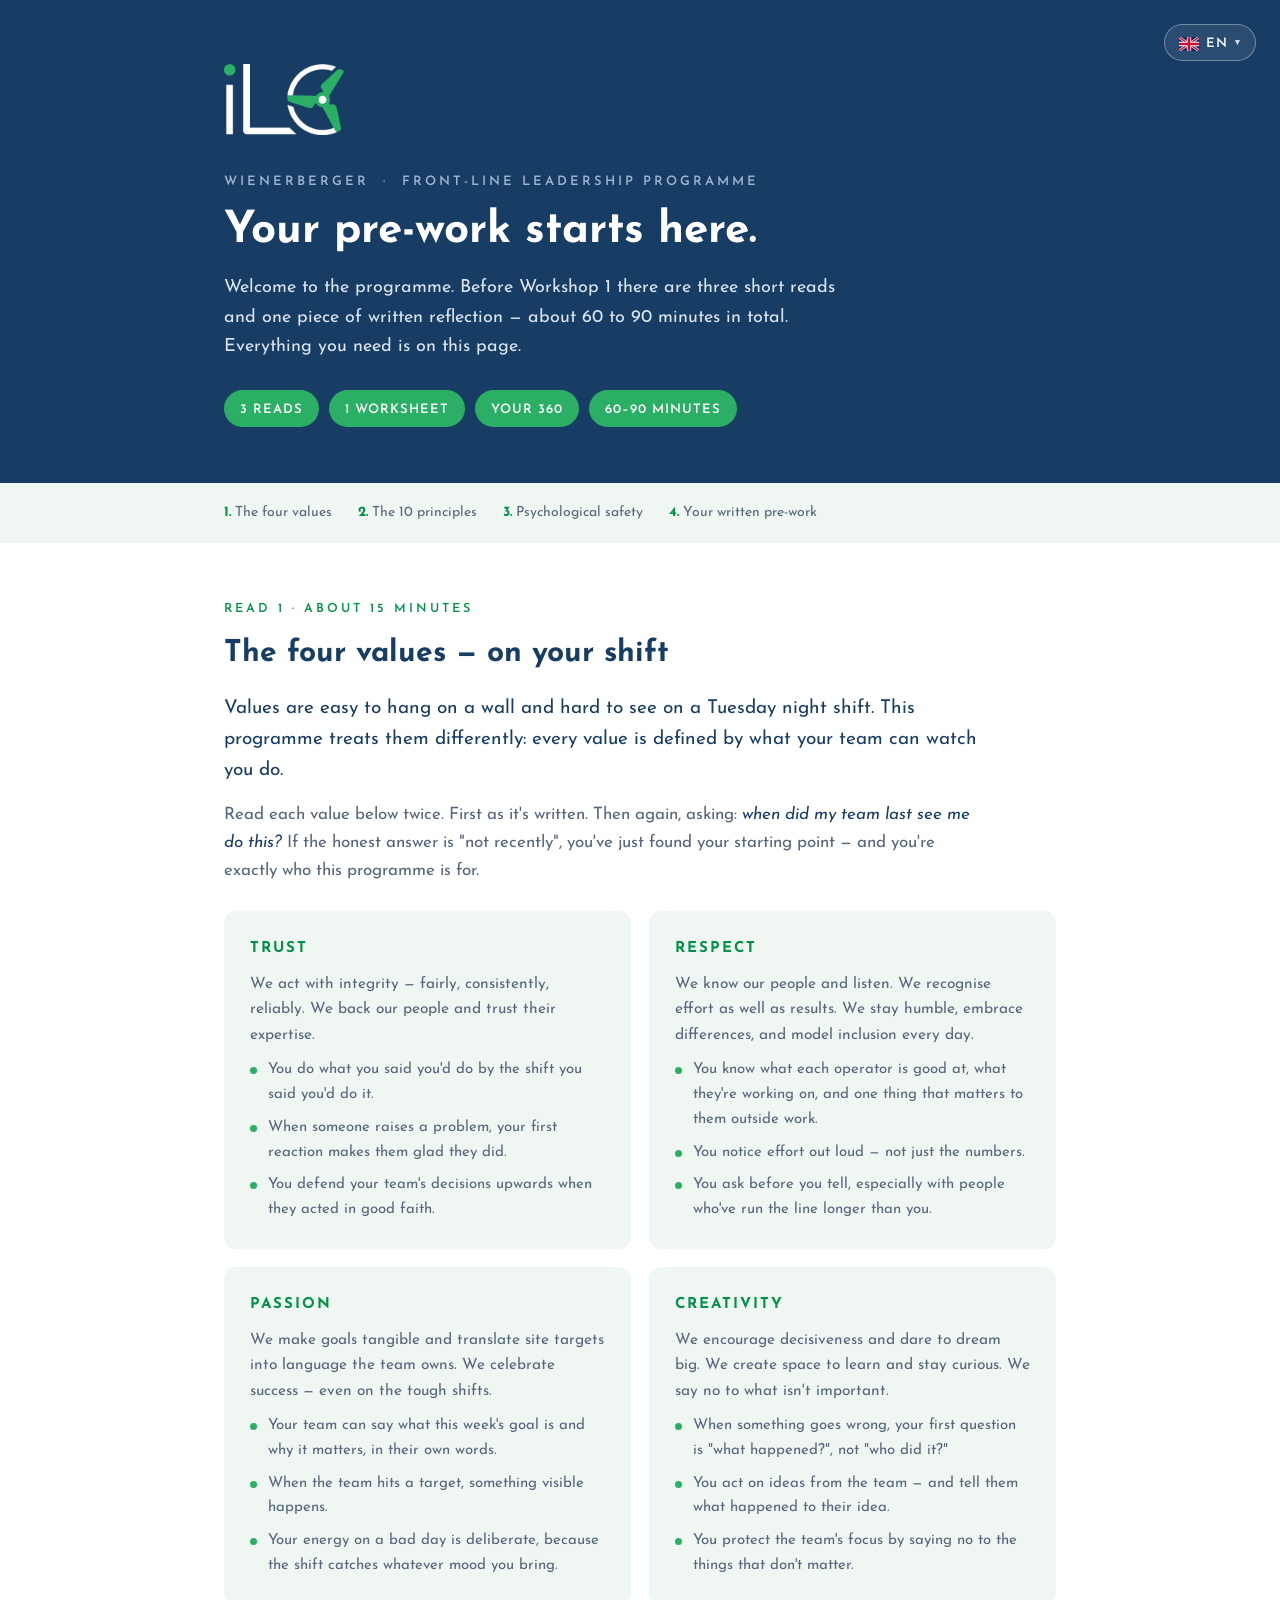
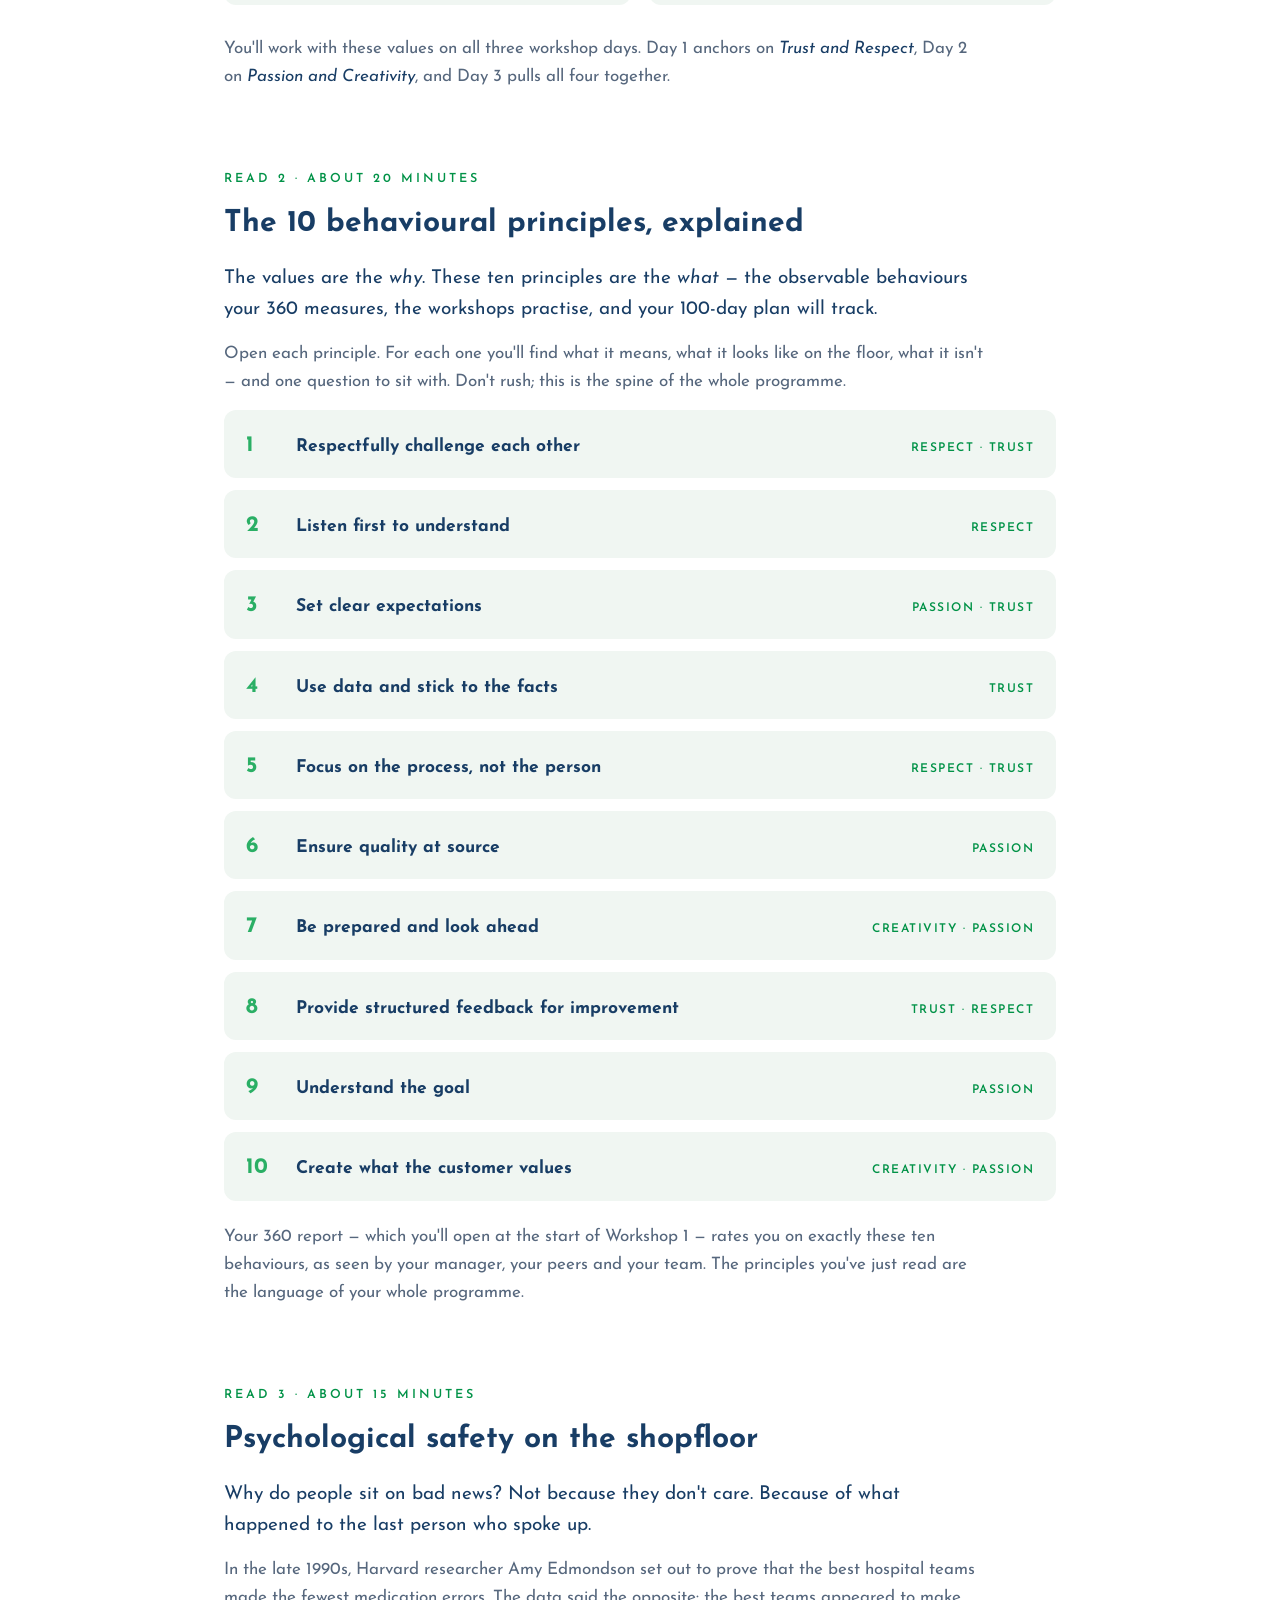
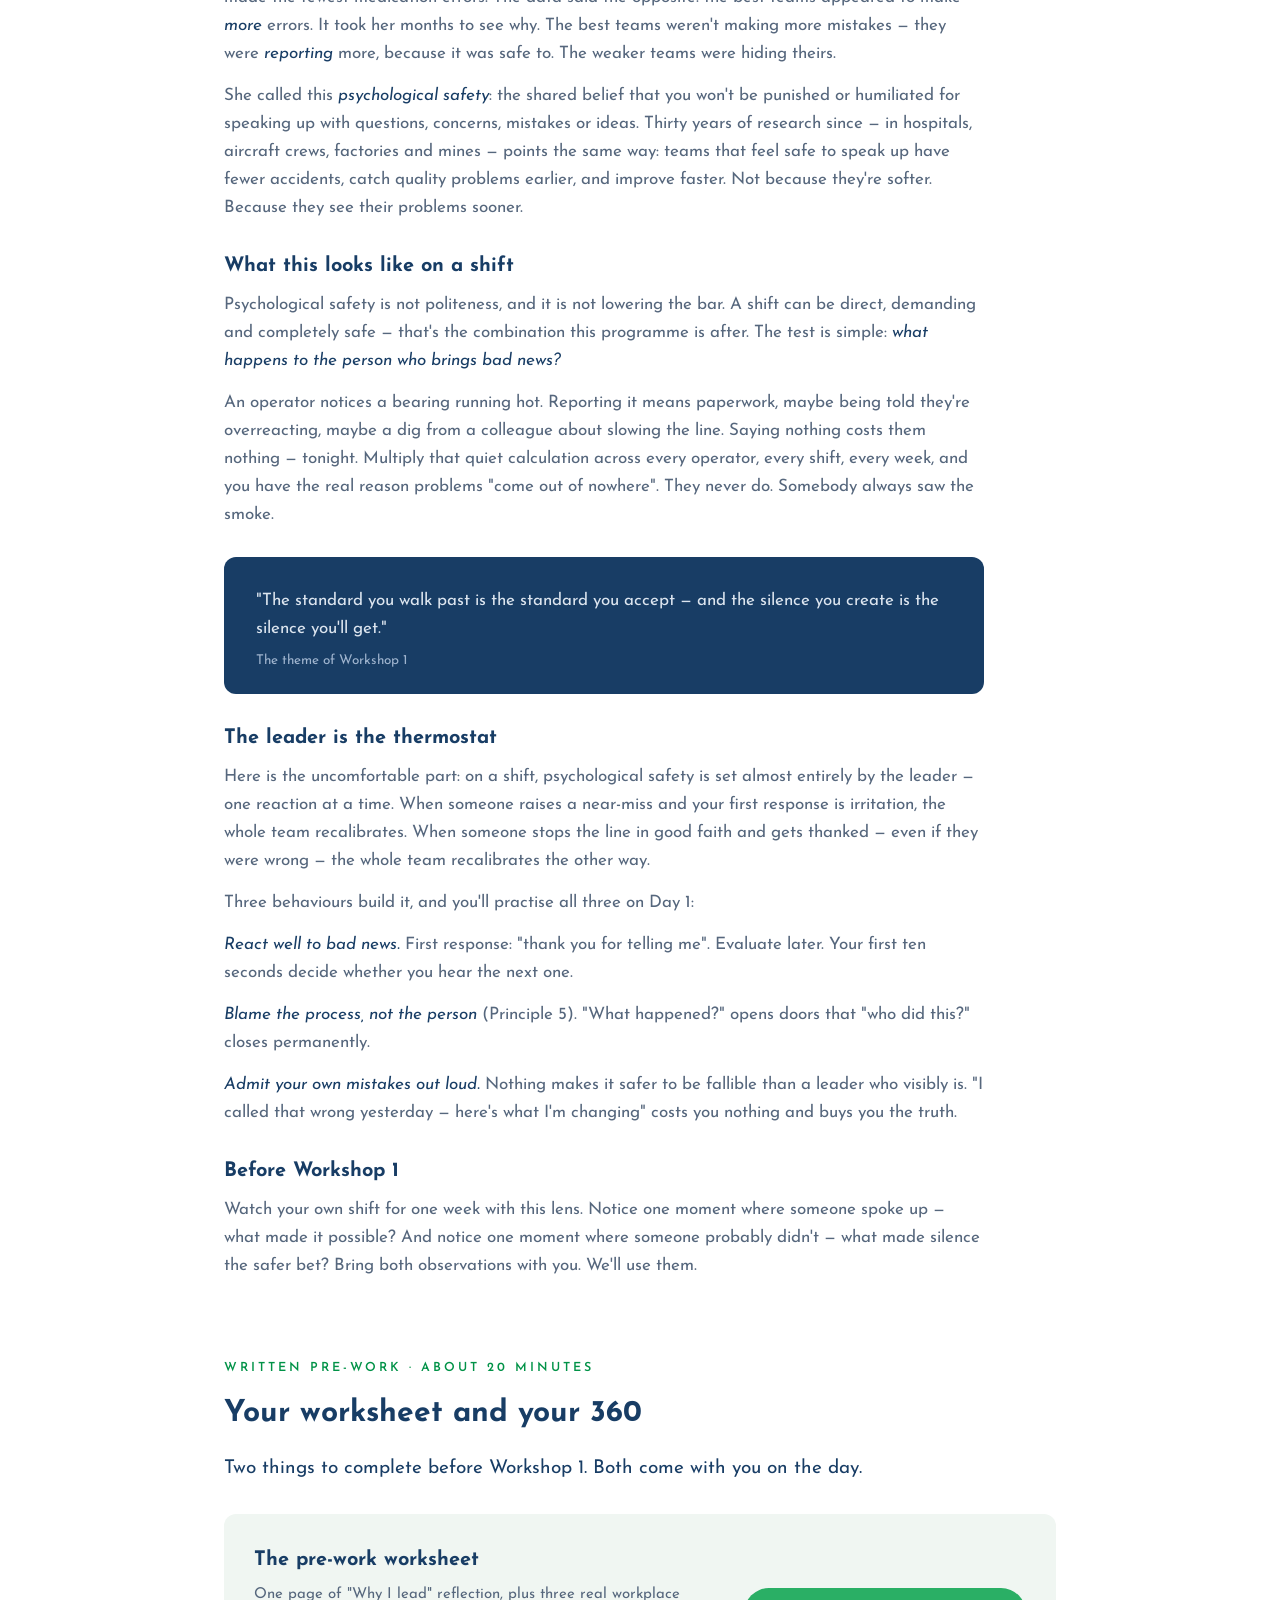
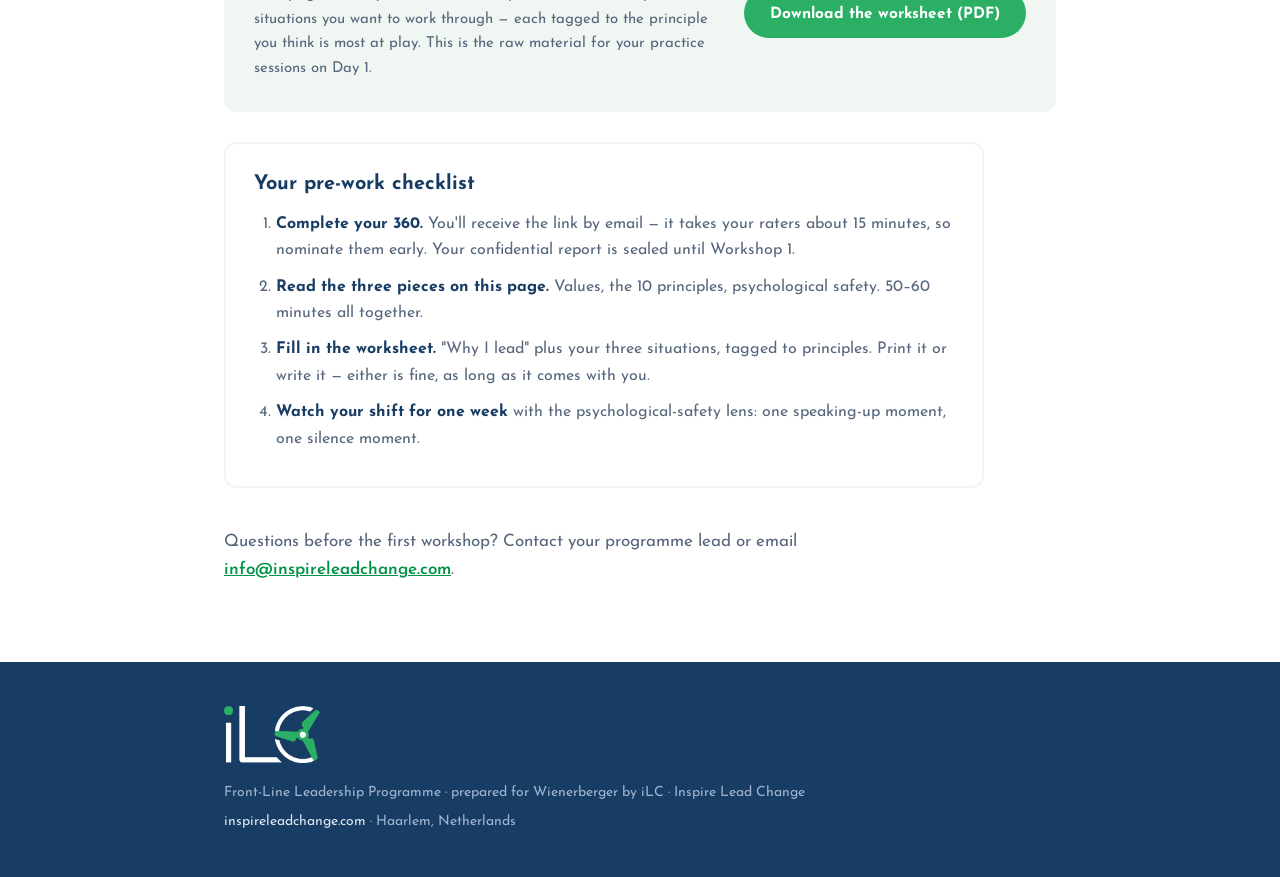
==== commit b37302df: "Add files via upload" ====
--- a/flp-wienerberger/index.html
+++ b/flp-wienerberger/index.html
@@ -1,11 +1,11 @@
 <!DOCTYPE html>
-<html lang="nl">
+<html lang="en-GB">
 <head>
 <meta charset="utf-8">
 <meta name="viewport" content="width=device-width, initial-scale=1.0">
 <meta name="robots" content="noindex, nofollow">
 <meta name="theme-color" content="#183D65">
-<title>Front-Line Leadership Programme — Voorbereiding | Inspire Lead Change</title>
+<title data-i18n="title">Front-Line Leadership Programme — Pre-work | Inspire Lead Change</title>
 <link rel="preconnect" href="https://fonts.googleapis.com">
 <link rel="preconnect" href="https://fonts.gstatic.com" crossorigin>
 <link href="https://fonts.googleapis.com/css2?family=Josefin+Sans:ital,wght@0,400;0,600;0,700;1,400&display=swap" rel="stylesheet">
@@ -18,13 +18,27 @@
   body{font-family:'Josefin Sans',sans-serif;color:var(--navy);background:#fff;line-height:1.65;font-size:17px}
   .wrap{max-width:880px;margin:0 auto;padding:0 24px}
 
-  header{background:var(--navy);color:#fff;padding:64px 0 56px}
+  header{background:var(--navy);color:#fff;padding:64px 0 56px;position:relative}
   header img.logo{width:120px;display:block;margin-bottom:36px}
   .kicker{font-size:13px;letter-spacing:3px;text-transform:uppercase;color:var(--steel);font-weight:600;margin-bottom:14px}
   header h1{font-size:clamp(30px,5vw,44px);font-weight:700;line-height:1.15;margin-bottom:16px}
   header p.sub{color:var(--light);max-width:620px;font-size:18px}
   .chips{margin-top:28px;display:flex;flex-wrap:wrap;gap:10px}
   .chip{background:var(--green);color:#fff;font-weight:600;font-size:13px;letter-spacing:1px;padding:9px 16px 7px;border-radius:999px}
+
+  /* Language switcher */
+  .lang-switch{position:absolute;top:24px;right:24px;z-index:20}
+  .lang-btn{display:inline-flex;align-items:center;gap:7px;background:rgba(255,255,255,.08);border:1px solid rgba(255,255,255,.35);color:#fff;border-radius:999px;padding:8px 14px 6px;font:inherit;font-weight:600;font-size:13px;letter-spacing:1px;cursor:pointer;transition:border-color .2s}
+  .lang-btn:hover{border-color:#fff}
+  .lang-switch .flag{display:inline-flex;width:20px;height:14px;border-radius:2.5px;overflow:hidden;flex-shrink:0;box-shadow:inset 0 0 0 1px rgba(0,0,0,.18)}
+  .lang-switch .flag svg{width:100%;height:100%;display:block}
+  .lang-btn .caret{font-size:9px;opacity:.8}
+  .lang-menu{position:absolute;right:0;top:calc(100% + 8px);background:#fff;border-radius:10px;box-shadow:0 8px 30px rgba(24,61,101,.3);padding:6px;min-width:170px;display:none}
+  .lang-switch[data-open="true"] .lang-menu{display:block}
+  .lang-menu button{display:flex;width:100%;align-items:center;gap:10px;padding:9px 12px 7px;border:0;background:none;border-radius:7px;font:inherit;font-size:14.5px;color:var(--navy);cursor:pointer;text-align:left}
+  .lang-menu button:hover{background:var(--mist)}
+  .lang-menu button[aria-current="true"]{color:var(--green2);font-weight:700}
+  .lang-menu button[aria-current="true"]::after{content:'✓';margin-left:auto;color:var(--green)}
 
   .bar{background:var(--mist);padding:18px 0}
   .bar .wrap{display:flex;flex-wrap:wrap;gap:8px 26px;font-size:14px;color:var(--mute)}
@@ -40,9 +54,8 @@
 
   .values{display:grid;grid-template-columns:repeat(auto-fit,minmax(300px,1fr));gap:18px;margin:26px 0 30px}
   .vcard{background:var(--mist);border-radius:12px;padding:26px 26px 18px}
-  .vcard h4{color:var(--green2);letter-spacing:2px;font-size:15px;margin-bottom:10px;text-transform:uppercase}
-  .vcard p{font-size:15px;margin-bottom:12px}
-  .vcard .see{font-size:12px;letter-spacing:1.5px;text-transform:uppercase;color:var(--green2);font-weight:600;margin-bottom:6px}
+  .vcard h4{color:var(--green2);letter-spacing:2px;font-size:15px;margin-bottom:10px}
+  .vcard p{font-size:15.5px;margin-bottom:10px}
   .vcard ul{list-style:none;margin:0 0 8px}
   .vcard li{font-size:15px;color:var(--mute);padding-left:18px;position:relative;margin-bottom:8px}
   .vcard li::before{content:"";position:absolute;left:0;top:9px;width:7px;height:7px;border-radius:50%;background:var(--green)}
@@ -54,7 +67,7 @@
   summary .val{margin-left:auto;font-size:12px;letter-spacing:1.5px;color:var(--green2);font-weight:600;text-transform:uppercase;white-space:nowrap}
   details .body{padding:0 22px 18px 72px}
   details .body p{font-size:15.5px;margin-bottom:10px}
-  details .body .q{background:#fff;border-radius:8px;padding:12px 16px 8px;font-size:15px;color:var(--navy);font-style:italic}
+  details .body .q{border-left:none;background:#fff;border-radius:8px;padding:12px 16px 8px;font-size:15px;color:var(--navy);font-style:italic}
   @media(max-width:600px){details .body{padding-left:22px}}
 
   .quote{background:var(--navy);color:#fff;border-radius:12px;padding:30px 32px 22px;margin:28px 0;max-width:760px}
@@ -82,258 +95,351 @@
 <body>
 
 <header>
+  <div class="lang-switch">
+    <button class="lang-btn" type="button" aria-haspopup="true" aria-expanded="false" aria-label="Change language">
+      <span class="flag" aria-hidden="true"></span>
+      <span class="code">EN</span>
+      <span class="caret">▾</span>
+    </button>
+    <div class="lang-menu" role="menu">
+      <button type="button" data-lang="en" aria-current="true">English</button>
+      <button type="button" data-lang="nl">Nederlands</button>
+      <button type="button" data-lang="de">Deutsch</button>
+      <button type="button" data-lang="pl">Polski</button>
+      <button type="button" data-lang="fr">Français</button>
+    </div>
+  </div>
   <div class="wrap">
     <img class="logo" src="assets/ilc_logo_reverse.png" alt="iLC — Inspire Lead Change">
     <div class="kicker">Wienerberger &nbsp;·&nbsp; Front-Line Leadership Programme</div>
-    <h1>Jouw voorbereiding begint hier.</h1>
-    <p class="sub">Welkom bij het programma. Vóór Workshop&nbsp;1 zijn er drie korte leesteksten en één schriftelijke reflectie — samen zo'n 60 tot 90 minuten. Alles wat je nodig hebt staat op deze pagina.</p>
+    <h1 data-i18n="hdr.h1">Your pre-work starts here.</h1>
+    <p class="sub" data-i18n="hdr.sub">Welcome to the programme. Before Workshop&nbsp;1 there are three short reads and one piece of written reflection — about 60 to 90 minutes in total. Everything you need is on this page.</p>
     <div class="chips">
-      <span class="chip">3 LEESTEKSTEN</span>
-      <span class="chip">1 WERKBLAD</span>
-      <span class="chip">JE 360</span>
-      <span class="chip">60–90 MINUTEN</span>
+      <span class="chip" data-i18n="chip1">3 READS</span>
+      <span class="chip" data-i18n="chip2">1 WORKSHEET</span>
+      <span class="chip" data-i18n="chip3">YOUR 360</span>
+      <span class="chip" data-i18n="chip4">60–90 MINUTES</span>
     </div>
   </div>
 </header>
 
 <div class="bar">
   <div class="wrap">
-    <span><b>1.</b> De vier waarden</span>
-    <span><b>2.</b> De 10 principes</span>
-    <span><b>3.</b> Psychologische veiligheid</span>
-    <span><b>4.</b> Jouw schriftelijke voorbereiding</span>
+    <span data-i18n="bar1"><b>1.</b> The four values</span>
+    <span data-i18n="bar2"><b>2.</b> The 10 principles</span>
+    <span data-i18n="bar3"><b>3.</b> Psychological safety</span>
+    <span data-i18n="bar4"><b>4.</b> Your written pre-work</span>
   </div>
 </div>
 
 <section id="values">
   <div class="wrap">
-    <div class="eyebrow">Leestekst 1 · Circa 15 minuten</div>
-    <h2>De vier waarden — op jouw shift</h2>
-    <p class="lead">Waarden hangen makkelijk aan de muur en zijn moeilijk te zien op een dinsdagnachtdienst. Dit programma pakt het anders aan: elke waarde wordt zichtbaar in wat jouw team jou ziet dóén.</p>
-    <p>Lees elke waarde twee keer. Eerst zoals ze geschreven staat. Daarna nog een keer, met de vraag: <em>wanneer heeft mijn team mij dit voor het laatst zien doen?</em> Is het eerlijke antwoord "niet recent", dan heb je zojuist je startpunt gevonden — en ben je precies voor wie dit programma bedoeld is.</p>
+    <div class="eyebrow" data-i18n="v.eyebrow">Read 1 · About 15 minutes</div>
+    <h2 data-i18n="v.h2">The four values — on your shift</h2>
+    <p class="lead" data-i18n="v.lead">Values are easy to hang on a wall and hard to see on a Tuesday night shift. This programme treats them differently: every value is defined by what your team can watch you do.</p>
+    <p data-i18n="v.p">Read each value below twice. First as it's written. Then again, asking: <em>when did my team last see me do this?</em> If the honest answer is "not recently", you've just found your starting point — and you're exactly who this programme is for.</p>
 
     <div class="values">
       <div class="vcard">
-        <h4>Vertrouwen is onze basis</h4>
-        <p>Vertrouwen vormt de basis van alles wat we doen. We bouwen vertrouwen op door eerlijk, integer en transparant te handelen. Dat vertrouwen ontstaat niet vanzelf: het moet wederzijds worden verdiend en onderhouden. Een cultuur van vertrouwen zorgt ervoor dat iedereen zich veilig voelt om ideeën, vragen en zorgen te delen. Het helpt ons samen te werken, van elkaar te leren en ons verder te ontwikkelen. Zo kunnen we rekenen op elkaars steun en bouwen we samen aan een sterke organisatie.</p>
-        <div class="see">Op de vloer zie je dit als</div>
+        <h4 data-i18n="v1.h">TRUST</h4>
+        <p data-i18n="v1.p">We act with integrity — fairly, consistently, reliably. We back our people and trust their expertise.</p>
         <ul>
-          <li>Je doet wat je hebt gezegd, in de shift waarin je zei dat je het zou doen.</li>
-          <li>Als iemand een probleem meldt, zorgt jouw eerste reactie ervoor dat diegene blij is dat hij het gemeld heeft.</li>
-          <li>Je verdedigt beslissingen van je team naar boven toe wanneer ze te goeder trouw handelden.</li>
+          <li data-i18n="v1.l1">You do what you said you'd do by the shift you said you'd do it.</li>
+          <li data-i18n="v1.l2">When someone raises a problem, your first reaction makes them glad they did.</li>
+          <li data-i18n="v1.l3">You defend your team's decisions upwards when they acted in good faith.</li>
         </ul>
       </div>
       <div class="vcard">
-        <h4>Respect verbindt ons</h4>
-        <p>Bij wienerberger betekent respect dat we waardering tonen en verantwoordelijkheid nemen, voor elkaar én voor het milieu. We communiceren open en eerlijk, luisteren actief naar elkaar en proberen verschillende standpunten te begrijpen. Met empathie, aandacht en respect voor ieders bijdrage creëren we een werkomgeving waarin iedereen zich gehoord, gewaardeerd en betrokken voelt.</p>
-        <div class="see">Op de vloer zie je dit als</div>
+        <h4 data-i18n="v2.h">RESPECT</h4>
+        <p data-i18n="v2.p">We know our people and listen. We recognise effort as well as results. We stay humble, embrace differences, and model inclusion every day.</p>
         <ul>
-          <li>Je weet waar elke operator goed in is, waaraan hij werkt en één ding dat voor hem belangrijk is buiten het werk.</li>
-          <li>Je benoemt inzet hardop — niet alleen de cijfers.</li>
-          <li>Je vraagt voordat je vertelt, zeker bij mensen die de lijn langer draaien dan jij.</li>
+          <li data-i18n="v2.l1">You know what each operator is good at, what they're working on, and one thing that matters to them outside work.</li>
+          <li data-i18n="v2.l2">You notice effort out loud — not just the numbers.</li>
+          <li data-i18n="v2.l3">You ask before you tell, especially with people who've run the line longer than you.</li>
         </ul>
       </div>
       <div class="vcard">
-        <h4>Passie is onze drijfveer</h4>
-        <p>We zetten ons met passie in voor wat we doen. Die passie werkt aanstekelijk en inspireert anderen om hetzelfde engagement te tonen. Door ons enthousiasme te delen, motiveren we elkaar en halen we het beste uit onszelf, onze collega's en ons werk. Zo bereiken we samen mooie resultaten!</p>
-        <div class="see">Op de vloer zie je dit als</div>
+        <h4 data-i18n="v3.h">PASSION</h4>
+        <p data-i18n="v3.p">We make goals tangible and translate site targets into language the team owns. We celebrate success — even on the tough shifts.</p>
         <ul>
-          <li>Je team kan in eigen woorden zeggen wat het doel van deze week is en waarom het ertoe doet.</li>
-          <li>Als het team een doel haalt, gebeurt er iets zichtbaars.</li>
-          <li>Jouw energie op een slechte dag is bewust gekozen — de shift neemt over welke stemming jij meebrengt.</li>
+          <li data-i18n="v3.l1">Your team can say what this week's goal is and why it matters, in their own words.</li>
+          <li data-i18n="v3.l2">When the team hits a target, something visible happens.</li>
+          <li data-i18n="v3.l3">Your energy on a bad day is deliberate, because the shift catches whatever mood you bring.</li>
         </ul>
       </div>
       <div class="vcard">
-        <h4>Creativiteit geeft ons energie</h4>
-        <p>Creativiteit stimuleert innovatie en groei. We moedigen nieuwe ideeën aan en geven elkaar de ruimte om kansen te verkennen, anders te denken en bestaande werkwijzen uit te dagen. Door creativiteit te combineren met expertise en samenwerking, ontwikkelen we vernieuwende oplossingen die waarde creëren voor onze klanten, collega's en organisatie. We durven vooruit te kijken, initiatief te nemen en groot te denken. Zo blijven we leren, verbeteren en bouwen we samen aan de toekomst.</p>
-        <div class="see">Op de vloer zie je dit als</div>
+        <h4 data-i18n="v4.h">CREATIVITY</h4>
+        <p data-i18n="v4.p">We encourage decisiveness and dare to dream big. We create space to learn and stay curious. We say no to what isn't important.</p>
         <ul>
-          <li>Als iets misgaat, is je eerste vraag "wat is er gebeurd?" — niet "wie heeft dit gedaan?"</li>
-          <li>Je doet iets met ideeën van het team — en vertelt ze wat er met hun idee is gebeurd.</li>
-          <li>Je beschermt de focus van het team door nee te zeggen tegen wat niet belangrijk is.</li>
+          <li data-i18n="v4.l1">When something goes wrong, your first question is "what happened?", not "who did it?"</li>
+          <li data-i18n="v4.l2">You act on ideas from the team — and tell them what happened to their idea.</li>
+          <li data-i18n="v4.l3">You protect the team's focus by saying no to the things that don't matter.</li>
         </ul>
       </div>
     </div>
-    <p>Met deze waarden werk je op alle drie de workshopdagen. Dag 1 draait om <em>Vertrouwen en Respect</em>, Dag 2 om <em>Passie en Creativiteit</em>, en Dag 3 brengt alle vier samen.</p>
+    <p data-i18n="v.close">You'll work with these values on all three workshop days. Day 1 anchors on <em>Trust and Respect</em>, Day 2 on <em>Passion and Creativity</em>, and Day 3 pulls all four together.</p>
   </div>
 </section>
 
 <section id="principles">
   <div class="wrap">
-    <div class="eyebrow">Leestekst 2 · Circa 20 minuten</div>
-    <h2>De 10 gedragsprincipes, uitgelegd</h2>
-    <p class="lead">De waarden zijn het <em>waarom</em>. Deze tien principes zijn het <em>wat</em> — het zichtbare gedrag dat je 360 meet, dat de workshops oefenen en dat je 100-dagenplan gaat volgen.</p>
-    <p>Open elk principe. Je vindt telkens wat het betekent, hoe het eruitziet op de vloer, wat het níét is — en één vraag om over na te denken. Neem de tijd; dit is de ruggengraat van het hele programma.</p>
-
-    <details>
-      <summary><span class="num">1</span>Daag elkaar respectvol uit<span class="val">Respect · Vertrouwen</span></summary>
-      <div class="body">
-        <p><em>Wat het betekent:</em> je spreekt je uit als iets niet klopt — een norm die verslapt, een risico dat genomen wordt, een beslissing waar je het niet mee eens bent — duidelijk en zonder de relatie te beschadigen.</p>
-        <p><em>Op de vloer:</em> "Voordat we deze batch draaien — de checklijst van de nacht is niet afgetekend. Eerst dat afronden." Rustig gezegd, tegen iedereen, ongeacht rang of vriendschap.</p>
-        <p><em>Wat het niet is:</em> hard zijn, punten scoren, of het omgekeerde — zwijgen om de lieve vrede. Zwijgen is ook een keuze, en die heeft gevolgen.</p>
-        <p class="q">Wanneer zag jij voor het laatst iets dat niet klopte en zei je niets? Wat maakte zwijgen veiliger?</p>
-      </div>
-    </details>
-
-    <details>
-      <summary><span class="num">2</span>Luister eerst om te begrijpen<span class="val">Respect</span></summary>
-      <div class="body">
-        <p><em>Wat het betekent:</em> luisteren om te begrijpen wat de ander werkelijk bedoelt — niet wachten tot jij aan de beurt bent, en niet meteen naar een oplossing springen.</p>
-        <p><em>Op de vloer:</em> een gesprek onder vier ogen waarin de operator meer praat dan jij. "Wat nog meer?" vragen en tot vijf tellen voordat je een stilte opvult.</p>
-        <p><em>Wat het niet is:</em> knikken terwijl je je antwoord voorbereidt. Een probleem oplossen waar niemand om vroeg. Alleen luisteren als er tijd is — die is er nooit; die maak je.</p>
-        <p class="q">Wie in je team ken je het minst goed — en hoe zou een echt gesprek met diegene eruitzien?</p>
-      </div>
-    </details>
-
-    <details>
-      <summary><span class="num">3</span>Stel duidelijke verwachtingen<span class="val">Passie · Vertrouwen</span></summary>
-      <div class="body">
-        <p><em>Wat het betekent:</em> mensen weten precies wat er van hen verwacht wordt — qua gedrag, prestaties en veiligheid — vóórdat ze erop worden aangesproken.</p>
-        <p><em>Op de vloer:</em> "Gangpaden vrij, gereedschap op z'n plek, checks afgetekend vóór het einde van de shift" in plaats van "houd de boel netjes". Een duidelijke verwachting beantwoordt: wat, wanneer, volgens welke norm, en hoe we het allebei weten.</p>
-        <p><em>Wat het niet is:</em> normen die alleen in jouw hoofd bestaan. Iemand afrekenen op een regel die niemand hem verteld heeft is oneerlijk — en teams voelen dat feilloos aan.</p>
-        <p class="q">Welke van jouw verwachtingen bestaat op dit moment alleen in jouw hoofd?</p>
-      </div>
-    </details>
-
-    <details>
-      <summary><span class="num">4</span>Gebruik data en houd je aan de feiten<span class="val">Vertrouwen</span></summary>
-      <div class="body">
-        <p><em>Wat het betekent:</em> gesprekken over prestaties, kwaliteit en problemen draaien op bewijs, niet op meningen of stemvolume.</p>
-        <p><em>Op de vloer:</em> "Drie van de vijf overdrachten deze week misten de materiaaltelling" in plaats van "de nacht laat ons altijd zitten". Heb je de data niet, dan zeg je dat — en ga je ze halen.</p>
-        <p><em>Wat het niet is:</em> data als wapen gebruiken om gelijk te krijgen. Feiten zijn er om problemen samen te begrijpen, niet om mensen mee om de oren te slaan.</p>
-        <p class="q">Tot welke data heb jij al toegang die je nooit gebruikt in teamgesprekken?</p>
-      </div>
-    </details>
-
-    <details>
-      <summary><span class="num">5</span>Richt je op het proces, niet op de persoon<span class="val">Respect · Vertrouwen</span></summary>
-      <div class="body">
-        <p><em>Wat het betekent:</em> als iets misgaat, is de eerste vraag "waar liet het proces ons in de steek?" — niet "wiens schuld is dit?"</p>
-        <p><em>Op de vloer:</em> "De momentcontrole is bij drie stuks overgeslagen — laten we uitzoeken hoe dat kon" in plaats van "je bent slordig". De melder van een bijna-ongeval bedanken, elke keer weer.</p>
-        <p><em>Wat het niet is:</em> dat niemand ooit verantwoordelijk is. Het is precies andersom: verantwoordelijkheid groeit als schuld krimpt, omdat problemen boven tafel komen zolang ze nog klein zijn.</p>
-        <p class="q">Denk aan het laatste schuldmoment op jouw shift. Wat leerde het mensen over het melden van het volgende probleem?</p>
-      </div>
-    </details>
-
-    <details>
-      <summary><span class="num">6</span>Borg kwaliteit bij de bron<span class="val">Passie</span></summary>
-      <div class="body">
-        <p><em>Wat het betekent:</em> kwaliteit wordt op elk station ingebouwd, niet aan het einde erin gecontroleerd. De norm is eigendom van de plek waar het werk gebeurt.</p>
-        <p><em>Op de vloer:</em> de lijn stoppen als iets op het randje zit — en achter degene staan die stopt, ook als die het achteraf mis had.</p>
-        <p><em>Wat het niet is:</em> "kwaliteit is van de kwaliteitsafdeling", of een twijfelbatch doorschuiven omdat het shiftdoel binnen bereik is.</p>
-        <p class="q">Wat kost het iemand op jouw shift op dit moment om de lijn te stoppen? Wat zou de juiste keuze goedkoper maken?</p>
-      </div>
-    </details>
-
-    <details>
-      <summary><span class="num">7</span>Wees voorbereid en kijk vooruit<span class="val">Creativiteit · Passie</span></summary>
-      <div class="body">
-        <p><em>Wat het betekent:</em> problemen zien aankomen in plaats van ze ontdekken. Brandjes blussen oogt heldhaftig; voorbereiding oogt saai en wint.</p>
-        <p><em>Op de vloer:</em> tien minuten vóór de shift langs vier vragen — mensen, materialen, machines, risico's. Een blokkade wegnemen voordat het team erop stuit. Nee zeggen tegen een afleiding zodat het team kan focussen.</p>
-        <p><em>Wat het niet is:</em> doen alsof alles voorspelbaar is. Het gaat om het opvangen van de rook — want bijna elke brand had er.</p>
-        <p class="q">Denk aan je laatste brandje. Wat was het vroegste moment waarop iemand het had kunnen zien aankomen?</p>
-      </div>
-    </details>
-
-    <details>
-      <summary><span class="num">8</span>Geef gestructureerde feedback<span class="val">Vertrouwen · Respect</span></summary>
-      <div class="body">
-        <p><em>Wat het betekent:</em> feedback die specifiek is, recent, over gedrag gaat en als gesprek wordt gevoerd — corrigerend én positief.</p>
-        <p><em>Op de vloer:</em> "In de overdracht van vanochtend is het storingspunt van de nacht niet genoemd, waardoor de dagploeg een uur kwijt was. Wat is er gebeurd?" — situatie, gedrag, effect, en dan een vraag.</p>
-        <p><em>Wat het niet is:</em> vage complimenten ("goed bezig"), opgespaarde kritiek die één keer per jaar losbarst, of de feedbacksandwich — het brood verstopt het beleg.</p>
-        <p class="q">Hoeveel specifieke positieve feedback kregen jouw mensen vorige week van jou — en zouden zij dat beamen?</p>
-      </div>
-    </details>
-
-    <details>
-      <summary><span class="num">9</span>Begrijp het doel<span class="val">Passie</span></summary>
-      <div class="body">
-        <p><em>Wat het betekent:</em> iedereen op de shift weet wat het doel is, waarom het ertoe doet en wat zijn aandeel erin is — in eigen woorden, niet in managementtaal.</p>
-        <p><em>Op de vloer:</em> "Snelle, schone omstellingen — zo winnen we deze week" in plaats van "de OEE moet naar 82%". Successen worden gevierd zodat mensen ze voelen.</p>
-        <p><em>Wat het niet is:</em> cijfers voorlezen van een bord. Een doel dat je team niet kan navertellen, is een doel dat je team niet kan halen.</p>
-        <p class="q">Als je een van je operators zou vragen wat het doel van deze week is en waarom het ertoe doet — wat zou hij eerlijk gezegd antwoorden?</p>
-      </div>
-    </details>
-
-    <details>
-      <summary><span class="num">10</span>Creëer wat de klant waardeert<span class="val">Creativiteit · Passie</span></summary>
-      <div class="body">
-        <p><em>Wat het betekent:</em> dagelijkse beslissingen aan de lijn verbinden met de echte mens die het werk ontvangt — de bouwer, de bouwplaats, het gezin waarvan het de muur of het dak wordt.</p>
-        <p><em>Op de vloer:</em> "Is dit goed genoeg?" wordt een andere vraag als je weet wie deze stenen donderdag metselt.</p>
-        <p><em>Wat het niet is:</em> "de klant" als abstract woord in een presentatie. Klanten zijn concreet, en jouw team verdient het om het einde van de keten te zien.</p>
-        <p class="q">Wie gebruikt er eigenlijk wat jouw shift gisteren heeft gemaakt? Zou je ze kunnen noemen?</p>
-      </div>
-    </details>
-
-    <p style="margin-top:22px">Je 360-rapport — dat je opent aan het begin van Workshop&nbsp;1 — beoordeelt je op precies deze tien gedragingen, gezien door je leidinggevende, je collega's en je team. De principes die je zojuist hebt gelezen zijn de taal van je hele programma.</p>
+    <div class="eyebrow" data-i18n="pr.eyebrow">Read 2 · About 20 minutes</div>
+    <h2 data-i18n="pr.h2">The 10 behavioural principles, explained</h2>
+    <p class="lead" data-i18n="pr.lead">The values are the <em>why</em>. These ten principles are the <em>what</em> — the observable behaviours your 360 measures, the workshops practise, and your 100-day plan will track.</p>
+    <p data-i18n="pr.p">Open each principle. For each one you'll find what it means, what it looks like on the floor, what it isn't — and one question to sit with. Don't rush; this is the spine of the whole programme.</p>
+
+    <details>
+      <summary><span class="num">1</span><span class="ttl" data-i18n="p1.t">Respectfully challenge each other</span><span class="val" data-i18n="p1.v">Respect · Trust</span></summary>
+      <div class="body">
+        <p data-i18n="p1.m"><em>What it means:</em> speaking up when something isn't right — a standard slipping, a risk being taken, a decision you disagree with — clearly and without damaging the relationship.</p>
+        <p data-i18n="p1.f"><em>On the floor:</em> "Before we run this batch — the check sheet from nights isn't signed. Let's close that first." Said calmly, to anyone, regardless of rank or friendship.</p>
+        <p data-i18n="p1.n"><em>What it isn't:</em> being harsh, scoring points, or the opposite — staying silent to keep the peace. Silence is also a choice, and it has consequences.</p>
+        <p class="q" data-i18n="p1.q">When did you last see something not right and say nothing? What made silence feel safer?</p>
+      </div>
+    </details>
+
+    <details>
+      <summary><span class="num">2</span><span class="ttl" data-i18n="p2.t">Listen first to understand</span><span class="val" data-i18n="p2.v">Respect</span></summary>
+      <div class="body">
+        <p data-i18n="p2.m"><em>What it means:</em> listening to understand what the other person actually means — not waiting for your turn to speak, and not jumping straight to a fix.</p>
+        <p data-i18n="p2.f"><em>On the floor:</em> a one-to-one where the operator talks more than you do. Asking "what else?" and counting to five before filling a silence.</p>
+        <p data-i18n="p2.n"><em>What it isn't:</em> nodding while planning your answer. Fixing a problem the person didn't ask you to fix. Listening only when there's time — there never is; you make it.</p>
+        <p class="q" data-i18n="p2.q">Who on your team do you know least well — and what would a real conversation with them look like?</p>
+      </div>
+    </details>
+
+    <details>
+      <summary><span class="num">3</span><span class="ttl" data-i18n="p3.t">Set clear expectations</span><span class="val" data-i18n="p3.v">Passion · Trust</span></summary>
+      <div class="body">
+        <p data-i18n="p3.m"><em>What it means:</em> people know exactly what's expected — behaviour, performance and safety — before they're held to it.</p>
+        <p data-i18n="p3.f"><em>On the floor:</em> "Aisles clear, tools shadowed, checks signed by end of shift" instead of "keep the area tidy". The expectation answers: what, by when, to what standard, and how we'll both know.</p>
+        <p data-i18n="p3.n"><em>What it isn't:</em> standards that exist only in your head. Holding someone to a rule nobody told them is a fairness problem, and teams feel it.</p>
+        <p class="q" data-i18n="p3.q">Which of your expectations exists only in your head right now?</p>
+      </div>
+    </details>
+
+    <details>
+      <summary><span class="num">4</span><span class="ttl" data-i18n="p4.t">Use data and stick to the facts</span><span class="val" data-i18n="p4.v">Trust</span></summary>
+      <div class="body">
+        <p data-i18n="p4.m"><em>What it means:</em> conversations about performance, quality and problems run on evidence, not opinion or volume.</p>
+        <p data-i18n="p4.f"><em>On the floor:</em> "Three of five handovers this week missed the material count" instead of "nights always leave us short". When you don't have the data, you say so — and go and get it.</p>
+        <p data-i18n="p4.n"><em>What it isn't:</em> using data as a weapon to win arguments. Facts are for understanding problems together, not for beating people with charts.</p>
+        <p class="q" data-i18n="p4.q">What data do you already have access to that you never use in team conversations?</p>
+      </div>
+    </details>
+
+    <details>
+      <summary><span class="num">5</span><span class="ttl" data-i18n="p5.t">Focus on the process, not the person</span><span class="val" data-i18n="p5.v">Respect · Trust</span></summary>
+      <div class="body">
+        <p data-i18n="p5.m"><em>What it means:</em> when something goes wrong, the first question is "where did the process let us down?" — not "whose fault is this?"</p>
+        <p data-i18n="p5.f"><em>On the floor:</em> "The torque check was missed on three units — let's find out how" instead of "you're careless". Thanking the person who reports a near-miss, every time.</p>
+        <p data-i18n="p5.n"><em>What it isn't:</em> nobody ever being accountable. It's the opposite: accountability goes up when blame goes down, because problems surface while they're still small.</p>
+        <p class="q" data-i18n="p5.q">Think of the last blame moment on your shift. What did it teach people about reporting the next problem?</p>
+      </div>
+    </details>
+
+    <details>
+      <summary><span class="num">6</span><span class="ttl" data-i18n="p6.t">Ensure quality at source</span><span class="val" data-i18n="p6.v">Passion</span></summary>
+      <div class="body">
+        <p data-i18n="p6.m"><em>What it means:</em> quality is built in at every station, not inspected in at the end. The standard is owned where the work happens.</p>
+        <p data-i18n="p6.f"><em>On the floor:</em> stopping the line when something's on the edge — and backing the person who stops it, even if they turn out to be wrong.</p>
+        <p data-i18n="p6.n"><em>What it isn't:</em> "quality is the quality department's job", or passing a borderline batch downstream because the shift target is close.</p>
+        <p class="q" data-i18n="p6.q">What does it currently cost someone on your shift to stop the line? What would make the right call cheaper?</p>
+      </div>
+    </details>
+
+    <details>
+      <summary><span class="num">7</span><span class="ttl" data-i18n="p7.t">Be prepared and look ahead</span><span class="val" data-i18n="p7.v">Creativity · Passion</span></summary>
+      <div class="body">
+        <p data-i18n="p7.m"><em>What it means:</em> anticipating problems instead of discovering them. Firefighting looks heroic; preparation looks boring and wins.</p>
+        <p data-i18n="p7.f"><em>On the floor:</em> ten minutes before the shift on four questions — people, materials, machines, risks. Removing a blocker before the team hits it. Saying no to a distraction so the team can focus.</p>
+        <p data-i18n="p7.n"><em>What it isn't:</em> pretending everything is predictable. It's about catching the smoke, because almost every fire had some.</p>
+        <p class="q" data-i18n="p7.q">Think of your last firefight. When was the earliest moment someone could have seen it coming?</p>
+      </div>
+    </details>
+
+    <details>
+      <summary><span class="num">8</span><span class="ttl" data-i18n="p8.t">Provide structured feedback for improvement</span><span class="val" data-i18n="p8.v">Trust · Respect</span></summary>
+      <div class="body">
+        <p data-i18n="p8.m"><em>What it means:</em> feedback that is specific, recent, about behaviour, and delivered as a conversation — both corrective and positive.</p>
+        <p data-i18n="p8.f"><em>On the floor:</em> "In this morning's handover, the downtime issue from nights wasn't mentioned, so the day crew lost an hour. What happened?" — situation, behaviour, impact, then a question.</p>
+        <p data-i18n="p8.n"><em>What it isn't:</em> vague praise ("good job"), stored-up criticism delivered once a year, or the feedback sandwich — the bread hides the filling.</p>
+        <p class="q" data-i18n="p8.q">How much specific positive feedback did your people get from you last week — and would they agree?</p>
+      </div>
+    </details>
+
+    <details>
+      <summary><span class="num">9</span><span class="ttl" data-i18n="p9.t">Understand the goal</span><span class="val" data-i18n="p9.v">Passion</span></summary>
+      <div class="body">
+        <p data-i18n="p9.m"><em>What it means:</em> everyone on the shift knows what the goal is, why it matters, and their part in it — in their own words, not management language.</p>
+        <p data-i18n="p9.f"><em>On the floor:</em> "Fast, clean changeovers are how we win this week" instead of "OEE must reach 82%". Wins are celebrated so people feel them.</p>
+        <p data-i18n="p9.n"><em>What it isn't:</em> reading numbers off a board. A goal your team can't repeat is a goal your team can't hit.</p>
+        <p class="q" data-i18n="p9.q">If you asked one of your operators what this week's target is and why it matters — what would they honestly say?</p>
+      </div>
+    </details>
+
+    <details>
+      <summary><span class="num">10</span><span class="ttl" data-i18n="p10.t">Create what the customer values</span><span class="val" data-i18n="p10.v">Creativity · Passion</span></summary>
+      <div class="body">
+        <p data-i18n="p10.m"><em>What it means:</em> connecting daily decisions on the line to the real person who receives the work — the builder, the site, the family whose wall or roof it becomes.</p>
+        <p data-i18n="p10.f"><em>On the floor:</em> "Is this good enough?" becomes a different question when you know who's laying these bricks on Thursday.</p>
+        <p data-i18n="p10.n"><em>What it isn't:</em> "the customer" as an abstract word in a presentation. Customers are specific, and your team deserves to see the end of the chain.</p>
+        <p class="q" data-i18n="p10.q">Who actually uses what your shift made yesterday? Could you name them?</p>
+      </div>
+    </details>
+
+    <p style="margin-top:22px" data-i18n="pr.close">Your 360 report — which you'll open at the start of Workshop&nbsp;1 — rates you on exactly these ten behaviours, as seen by your manager, your peers and your team. The principles you've just read are the language of your whole programme.</p>
   </div>
 </section>
 
 <section id="safety">
   <div class="wrap">
-    <div class="eyebrow">Leestekst 3 · Circa 15 minuten</div>
-    <h2>Psychologische veiligheid op de werkvloer</h2>
-    <p class="lead">Waarom blijven mensen op slecht nieuws zitten? Niet omdat het ze niet interesseert. Maar vanwege wat er gebeurde met de vorige die zijn mond opendeed.</p>
-
-    <p>Eind jaren negentig wilde Harvard-onderzoeker Amy Edmondson bewijzen dat de beste ziekenhuisteams de minste medicatiefouten maakten. De data zeiden het tegenovergestelde: de beste teams leken juist <em>meer</em> fouten te maken. Het duurde maanden voordat ze zag waarom. De beste teams maakten niet meer fouten — ze <em>meldden</em> er meer, omdat dat veilig was. De zwakkere teams verstopten de hunne.</p>
-    <p>Ze noemde dit <em>psychologische veiligheid</em>: de gedeelde overtuiging dat je niet wordt gestraft of vernederd als je je uitspreekt met vragen, zorgen, fouten of ideeën. Dertig jaar onderzoek sindsdien — in ziekenhuizen, cockpits, fabrieken en mijnen — wijst dezelfde kant op: teams waar het veilig is om je uit te spreken hebben minder ongevallen, vangen kwaliteitsproblemen eerder af en verbeteren sneller. Niet omdat ze softer zijn. Maar omdat ze hun problemen eerder zien.</p>
-
-    <h3>Hoe dit eruitziet op een shift</h3>
-    <p>Psychologische veiligheid is geen beleefdheid, en de lat gaat er niet van omlaag. Een shift kan direct, veeleisend én volkomen veilig zijn — precies die combinatie zoekt dit programma. De test is simpel: <em>wat gebeurt er met degene die slecht nieuws brengt?</em></p>
-    <p>Een operator ziet een lager warmlopen. Melden betekent papierwerk, misschien te horen krijgen dat hij overdrijft, misschien een sneer van een collega over het ophouden van de lijn. Niets zeggen kost hem niets — vannacht. Vermenigvuldig die stille rekensom over elke operator, elke shift, elke week, en je hebt de echte reden waarom problemen "uit het niets" komen. Dat doen ze nooit. Iemand zag altijd de rook.</p>
+    <div class="eyebrow" data-i18n="s.eyebrow">Read 3 · About 15 minutes</div>
+    <h2 data-i18n="s.h2">Psychological safety on the shopfloor</h2>
+    <p class="lead" data-i18n="s.lead">Why do people sit on bad news? Not because they don't care. Because of what happened to the last person who spoke up.</p>
+
+    <p data-i18n="s.p1">In the late 1990s, Harvard researcher Amy Edmondson set out to prove that the best hospital teams made the fewest medication errors. The data said the opposite: the best teams appeared to make <em>more</em> errors. It took her months to see why. The best teams weren't making more mistakes — they were <em>reporting</em> more, because it was safe to. The weaker teams were hiding theirs.</p>
+    <p data-i18n="s.p2">She called this <em>psychological safety</em>: the shared belief that you won't be punished or humiliated for speaking up with questions, concerns, mistakes or ideas. Thirty years of research since — in hospitals, aircraft crews, factories and mines — points the same way: teams that feel safe to speak up have fewer accidents, catch quality problems earlier, and improve faster. Not because they're softer. Because they see their problems sooner.</p>
+
+    <h3 data-i18n="s.h3a">What this looks like on a shift</h3>
+    <p data-i18n="s.p3">Psychological safety is not politeness, and it is not lowering the bar. A shift can be direct, demanding and completely safe — that's the combination this programme is after. The test is simple: <em>what happens to the person who brings bad news?</em></p>
+    <p data-i18n="s.p4">An operator notices a bearing running hot. Reporting it means paperwork, maybe being told they're overreacting, maybe a dig from a colleague about slowing the line. Saying nothing costs them nothing — tonight. Multiply that quiet calculation across every operator, every shift, every week, and you have the real reason problems "come out of nowhere". They never do. Somebody always saw the smoke.</p>
 
     <div class="quote">
-      <p>"De norm waar je langsloopt is de norm die je accepteert — en de stilte die je creëert is de stilte die je krijgt."</p>
-      <div class="who">Het thema van Workshop 1</div>
-    </div>
-
-    <h3>De leidinggevende is de thermostaat</h3>
-    <p>En nu het ongemakkelijke deel: op een shift wordt psychologische veiligheid vrijwel volledig bepaald door de leidinggevende — één reactie per keer. Als iemand een bijna-ongeval meldt en jouw eerste reactie is irritatie, dan stelt het hele team zich opnieuw af. Als iemand te goeder trouw de lijn stopt en een bedankje krijgt — ook al had hij het mis — dan stelt het hele team zich de andere kant op af.</p>
-    <p>Drie gedragingen bouwen het op, en alle drie oefen je ze op Dag&nbsp;1:</p>
-    <p><em>Reageer goed op slecht nieuws.</em> Eerste reactie: "goed dat je het zegt". Oordelen komt later. Jouw eerste tien seconden bepalen of je het volgende bericht nog te horen krijgt.</p>
-    <p><em>Wijt het aan het proces, niet aan de persoon</em> (Principe&nbsp;5). "Wat is er gebeurd?" opent deuren die "wie heeft dit gedaan?" voorgoed sluit.</p>
-    <p><em>Geef je eigen fouten hardop toe.</em> Niets maakt feilbaar zijn veiliger dan een leidinggevende die het zichtbaar is. "Ik heb dat gisteren verkeerd ingeschat — dit ga ik anders doen" kost je niets en levert je de waarheid op.</p>
-
-    <h3>Vóór Workshop 1</h3>
-    <p>Kijk één week met deze bril naar je eigen shift. Zoek één moment waarop iemand zich uitsprak — wat maakte dat mogelijk? En één moment waarop iemand het waarschijnlijk níét deed — wat maakte zwijgen de veiligere keuze? Neem beide observaties mee. We gaan ermee aan de slag.</p>
+      <p data-i18n="s.quote">"The standard you walk past is the standard you accept — and the silence you create is the silence you'll get."</p>
+      <div class="who" data-i18n="s.who">The theme of Workshop 1</div>
+    </div>
+
+    <h3 data-i18n="s.h3b">The leader is the thermostat</h3>
+    <p data-i18n="s.p5">Here is the uncomfortable part: on a shift, psychological safety is set almost entirely by the leader — one reaction at a time. When someone raises a near-miss and your first response is irritation, the whole team recalibrates. When someone stops the line in good faith and gets thanked — even if they were wrong — the whole team recalibrates the other way.</p>
+    <p data-i18n="s.p6">Three behaviours build it, and you'll practise all three on Day&nbsp;1:</p>
+    <p data-i18n="s.b1"><em>React well to bad news.</em> First response: "thank you for telling me". Evaluate later. Your first ten seconds decide whether you hear the next one.</p>
+    <p data-i18n="s.b2"><em>Blame the process, not the person</em> (Principle&nbsp;5). "What happened?" opens doors that "who did this?" closes permanently.</p>
+    <p data-i18n="s.b3"><em>Admit your own mistakes out loud.</em> Nothing makes it safer to be fallible than a leader who visibly is. "I called that wrong yesterday — here's what I'm changing" costs you nothing and buys you the truth.</p>
+
+    <h3 data-i18n="s.h3c">Before Workshop 1</h3>
+    <p data-i18n="s.p7">Watch your own shift for one week with this lens. Notice one moment where someone spoke up — what made it possible? And notice one moment where someone probably didn't — what made silence the safer bet? Bring both observations with you. We'll use them.</p>
   </div>
 </section>
 
 <section id="prework">
   <div class="wrap">
-    <div class="eyebrow">Schriftelijke voorbereiding · Circa 20 minuten</div>
-    <h2>Jouw werkblad en je 360</h2>
-    <p class="lead">Twee dingen om af te ronden vóór Workshop 1. Beide gaan met je mee op de dag zelf.</p>
+    <div class="eyebrow" data-i18n="w.eyebrow">Written pre-work · About 20 minutes</div>
+    <h2 data-i18n="w.h2">Your worksheet and your 360</h2>
+    <p class="lead" data-i18n="w.lead">Two things to complete before Workshop 1. Both come with you on the day.</p>
 
     <div class="cta">
       <div>
-        <h3>Het voorbereidingswerkblad</h3>
-        <p>Eén pagina "Waarom ik leid"-reflectie, plus drie echte werksituaties die je wilt uitwerken — elk gekoppeld aan het principe dat er volgens jou het meest speelt. Dit is het ruwe materiaal voor je oefensessies op Dag&nbsp;1.</p>
-      </div>
-      <a class="btn" href="downloads/FLP_Voorbereiding_Werkbladen.pdf" download>Download het werkblad (PDF)</a>
+        <h3 data-i18n="w.cta.h3">The pre-work worksheet</h3>
+        <p data-i18n="w.cta.p">One page of "Why I lead" reflection, plus three real workplace situations you want to work through — each tagged to the principle you think is most at play. This is the raw material for your practice sessions on Day&nbsp;1.</p>
+      </div>
+      <a class="btn" href="downloads/FLP_Prework_Worksheets.pdf" download data-i18n="w.btn">Download the worksheet (PDF)</a>
     </div>
 
     <div class="check">
-      <h3>Jouw voorbereidingschecklist</h3>
+      <h3 data-i18n="w.chk.h3">Your pre-work checklist</h3>
       <ol>
-        <li><b>Rond je 360 af.</b> Je ontvangt de link per e-mail — het invullen kost je beoordelaars zo'n 15 minuten, dus nodig ze vroeg uit. Je vertrouwelijke rapport blijft gesloten tot Workshop&nbsp;1.</li>
-        <li><b>Lees de drie teksten op deze pagina.</b> De waarden, de 10 principes, psychologische veiligheid. Samen 50–60 minuten.</li>
-        <li><b>Vul het werkblad in.</b> "Waarom ik leid" plus je drie situaties, gekoppeld aan principes. Printen of schrijven — allebei prima, zolang het maar meekomt.</li>
-        <li><b>Kijk één week naar je shift</b> door de bril van psychologische veiligheid: één uitspreek-moment, één zwijg-moment.</li>
+        <li data-i18n="w.chk1"><b>Complete your 360.</b> You'll receive the link by email — it takes your raters about 15 minutes, so nominate them early. Your confidential report is sealed until Workshop&nbsp;1.</li>
+        <li data-i18n="w.chk2"><b>Read the three pieces on this page.</b> Values, the 10 principles, psychological safety. 50–60 minutes all together.</li>
+        <li data-i18n="w.chk3"><b>Fill in the worksheet.</b> "Why I lead" plus your three situations, tagged to principles. Print it or write it — either is fine, as long as it comes with you.</li>
+        <li data-i18n="w.chk4"><b>Watch your shift for one week</b> with the psychological-safety lens: one speaking-up moment, one silence moment.</li>
       </ol>
     </div>
 
-    <p>Vragen vóór de eerste workshop? Neem contact op met je programmabegeleider of mail <a href="mailto:info@inspireleadchange.com" style="color:var(--green2);font-weight:600">info@inspireleadchange.com</a>.</p>
+    <p data-i18n="w.q">Questions before the first workshop? Contact your programme lead or email <a href="mailto:info@inspireleadchange.com" style="color:var(--green2);font-weight:600">info@inspireleadchange.com</a>.</p>
   </div>
 </section>
 
 <footer>
   <div class="wrap">
     <img src="assets/ilc_logo_reverse.png" alt="iLC">
-    <div>Front-Line Leadership Programme · voor Wienerberger verzorgd door iLC · Inspire Lead Change</div>
-    <div style="margin-top:6px"><a href="https://www.inspireleadchange.com">inspireleadchange.com</a> · Haarlem, Nederland</div>
+    <div data-i18n="f.line">Front-Line Leadership Programme · prepared for Wienerberger by iLC · Inspire Lead Change</div>
+    <div style="margin-top:6px"><a href="https://www.inspireleadchange.com">inspireleadchange.com</a> · Haarlem, Netherlands</div>
   </div>
 </footer>
 
+<script src="i18n.js?v=1"></script>
+<script>
+(function () {
+  'use strict';
+  var T = window.FLP_T || {};
+  var LANGS = ['en', 'nl', 'de', 'pl', 'fr'];
+
+  /* Inline SVG flags (3:2) */
+  var FLAGS = {
+    en: '<svg viewBox="0 0 60 40" xmlns="http://www.w3.org/2000/svg" aria-hidden="true"><rect width="60" height="40" fill="#012169"/><path d="M0,0 L60,40 M60,0 L0,40" stroke="#fff" stroke-width="8"/><path d="M0,0 L60,40 M60,0 L0,40" stroke="#C8102E" stroke-width="4.5"/><path d="M30,0 V40 M0,20 H60" stroke="#fff" stroke-width="13"/><path d="M30,0 V40 M0,20 H60" stroke="#C8102E" stroke-width="8"/></svg>',
+    nl: '<svg viewBox="0 0 60 40" xmlns="http://www.w3.org/2000/svg" aria-hidden="true"><rect width="60" height="40" fill="#FFF"/><rect width="60" height="13.33" fill="#AE1C28"/><rect y="26.67" width="60" height="13.33" fill="#21468B"/></svg>',
+    de: '<svg viewBox="0 0 60 40" xmlns="http://www.w3.org/2000/svg" aria-hidden="true"><rect width="60" height="13.33" fill="#000"/><rect y="13.33" width="60" height="13.33" fill="#DD0000"/><rect y="26.67" width="60" height="13.33" fill="#FFCE00"/></svg>',
+    pl: '<svg viewBox="0 0 60 40" xmlns="http://www.w3.org/2000/svg" aria-hidden="true"><rect width="60" height="40" fill="#FFF"/><rect y="20" width="60" height="20" fill="#DC143C"/></svg>',
+    fr: '<svg viewBox="0 0 60 40" xmlns="http://www.w3.org/2000/svg" aria-hidden="true"><rect width="60" height="40" fill="#FFF"/><rect width="20" height="40" fill="#002395"/><rect x="40" width="20" height="40" fill="#ED2939"/></svg>'
+  };
+
+  /* Harvest English from the page itself */
+  T.en = T.en || {};
+  document.querySelectorAll('[data-i18n]').forEach(function (el) {
+    T.en[el.getAttribute('data-i18n')] = el.tagName === 'TITLE' ? el.textContent : el.innerHTML;
+  });
+
+  function t(key, lang) {
+    return (T[lang] && T[lang][key]) || (T.en && T.en[key]) || null;
+  }
+
+  function detectLang() {
+    try {
+      var saved = localStorage.getItem('ilc-flp-lang');
+      if (saved && LANGS.indexOf(saved) !== -1) return saved;
+    } catch (e) {}
+    var nav = (navigator.language || 'en').slice(0, 2).toLowerCase();
+    return LANGS.indexOf(nav) !== -1 ? nav : 'en';
+  }
+
+  function applyLang(lang) {
+    if (LANGS.indexOf(lang) === -1) return;
+    document.documentElement.lang = lang === 'en' ? 'en-GB' : lang;
+    document.querySelectorAll('[data-i18n]').forEach(function (el) {
+      var val = t(el.getAttribute('data-i18n'), lang);
+      if (val == null) return;
+      if (el.tagName === 'TITLE') { el.textContent = val; } else { el.innerHTML = val; }
+    });
+    document.querySelectorAll('.lang-btn .code').forEach(function (el) { el.textContent = lang.toUpperCase(); });
+    document.querySelectorAll('.lang-btn .flag').forEach(function (el) { el.innerHTML = FLAGS[lang] || ''; });
+    document.querySelectorAll('.lang-menu button').forEach(function (b) {
+      b.setAttribute('aria-current', b.getAttribute('data-lang') === lang ? 'true' : 'false');
+    });
+    try { localStorage.setItem('ilc-flp-lang', lang); } catch (e) {}
+  }
+
+  /* Flags in the dropdown options */
+  document.querySelectorAll('.lang-menu button').forEach(function (b) {
+    var flag = FLAGS[b.getAttribute('data-lang')];
+    if (flag && !b.querySelector('.flag')) {
+      b.innerHTML = '<span class="flag" aria-hidden="true">' + flag + '</span><span>' + b.textContent + '</span>';
+    }
+  });
+
+  /* Open/close + selection */
+  var sw = document.querySelector('.lang-switch');
+  var btn = sw.querySelector('.lang-btn');
+  btn.addEventListener('click', function (e) {
+    e.stopPropagation();
+    var open = sw.dataset.open === 'true';
+    sw.dataset.open = String(!open);
+    btn.setAttribute('aria-expanded', String(!open));
+  });
+  sw.querySelectorAll('.lang-menu button').forEach(function (b) {
+    b.addEventListener('click', function () {
+      applyLang(b.getAttribute('data-lang'));
+      sw.dataset.open = 'false';
+      btn.setAttribute('aria-expanded', 'false');
+    });
+  });
+  document.addEventListener('click', function () {
+    sw.dataset.open = 'false';
+    btn.setAttribute('aria-expanded', 'false');
+  });
+
+  applyLang(detectLang());
+})();
+</script>
 </body>
 </html>
